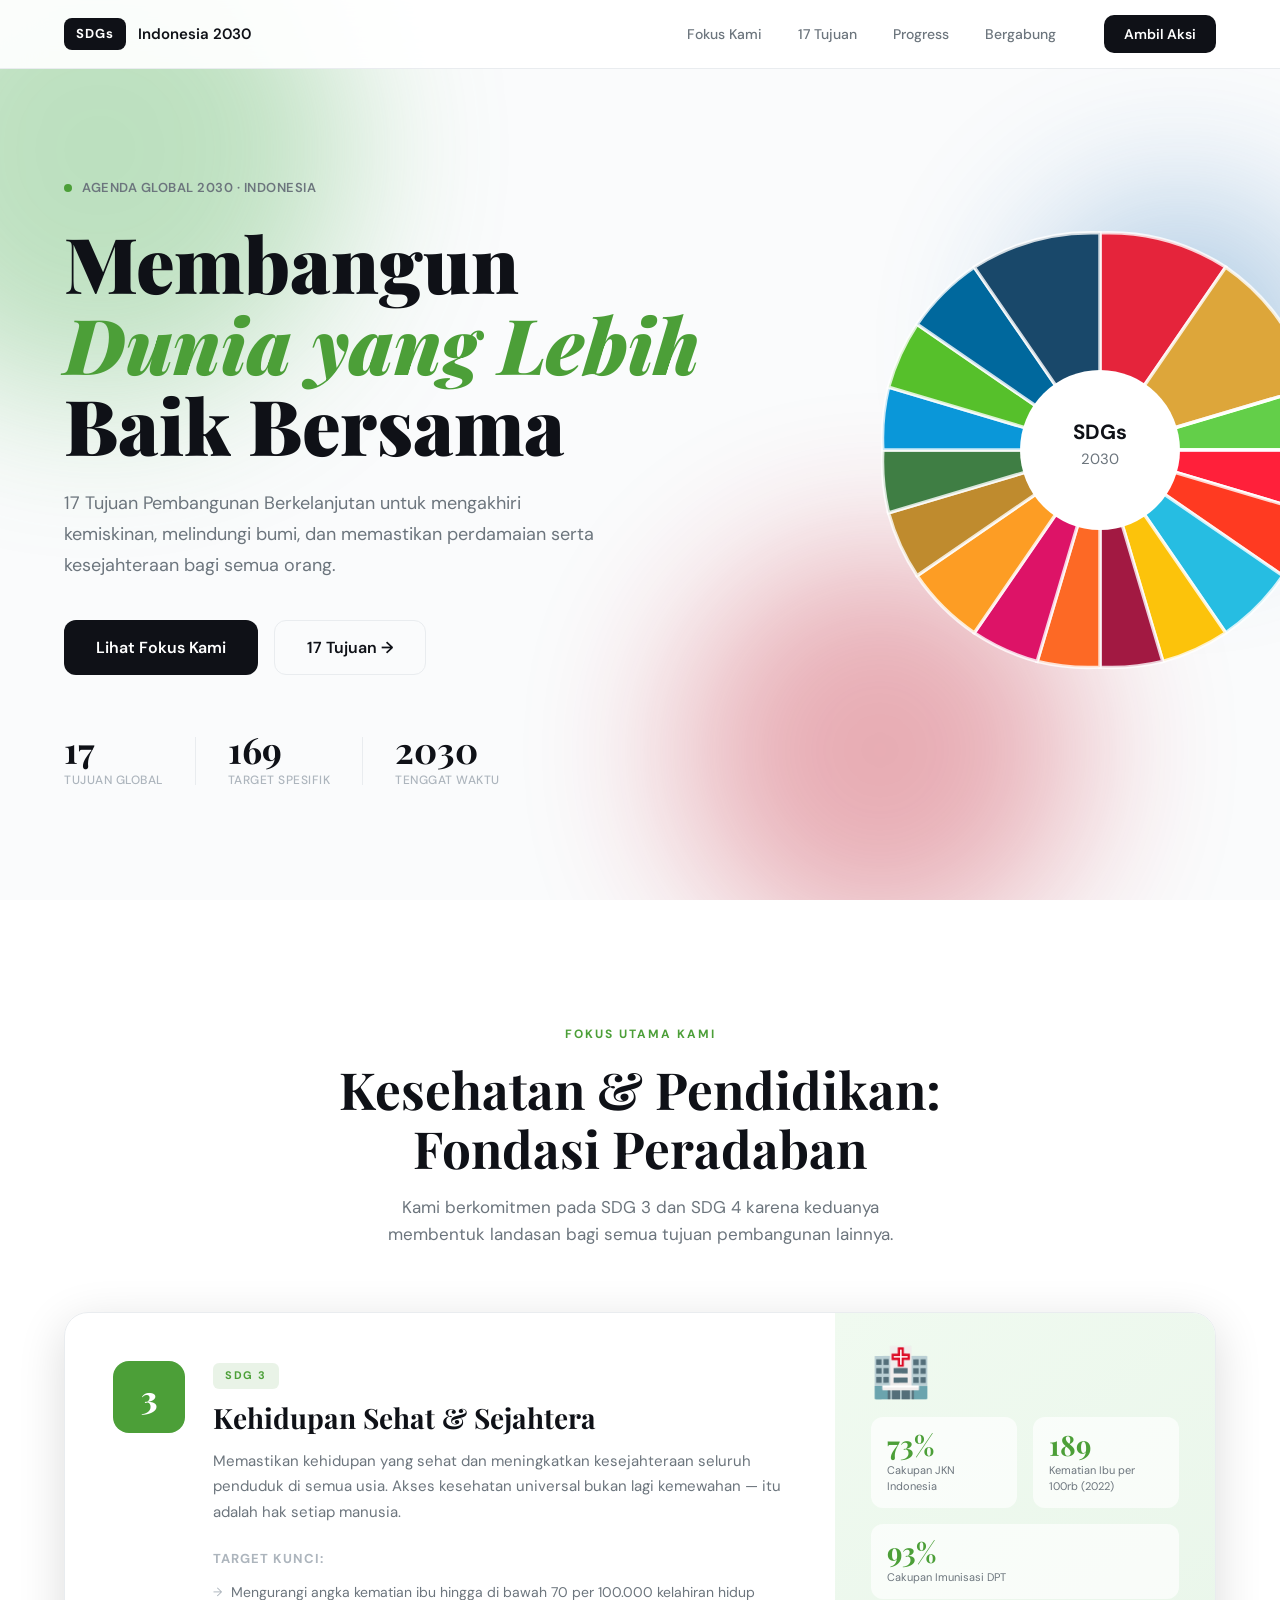
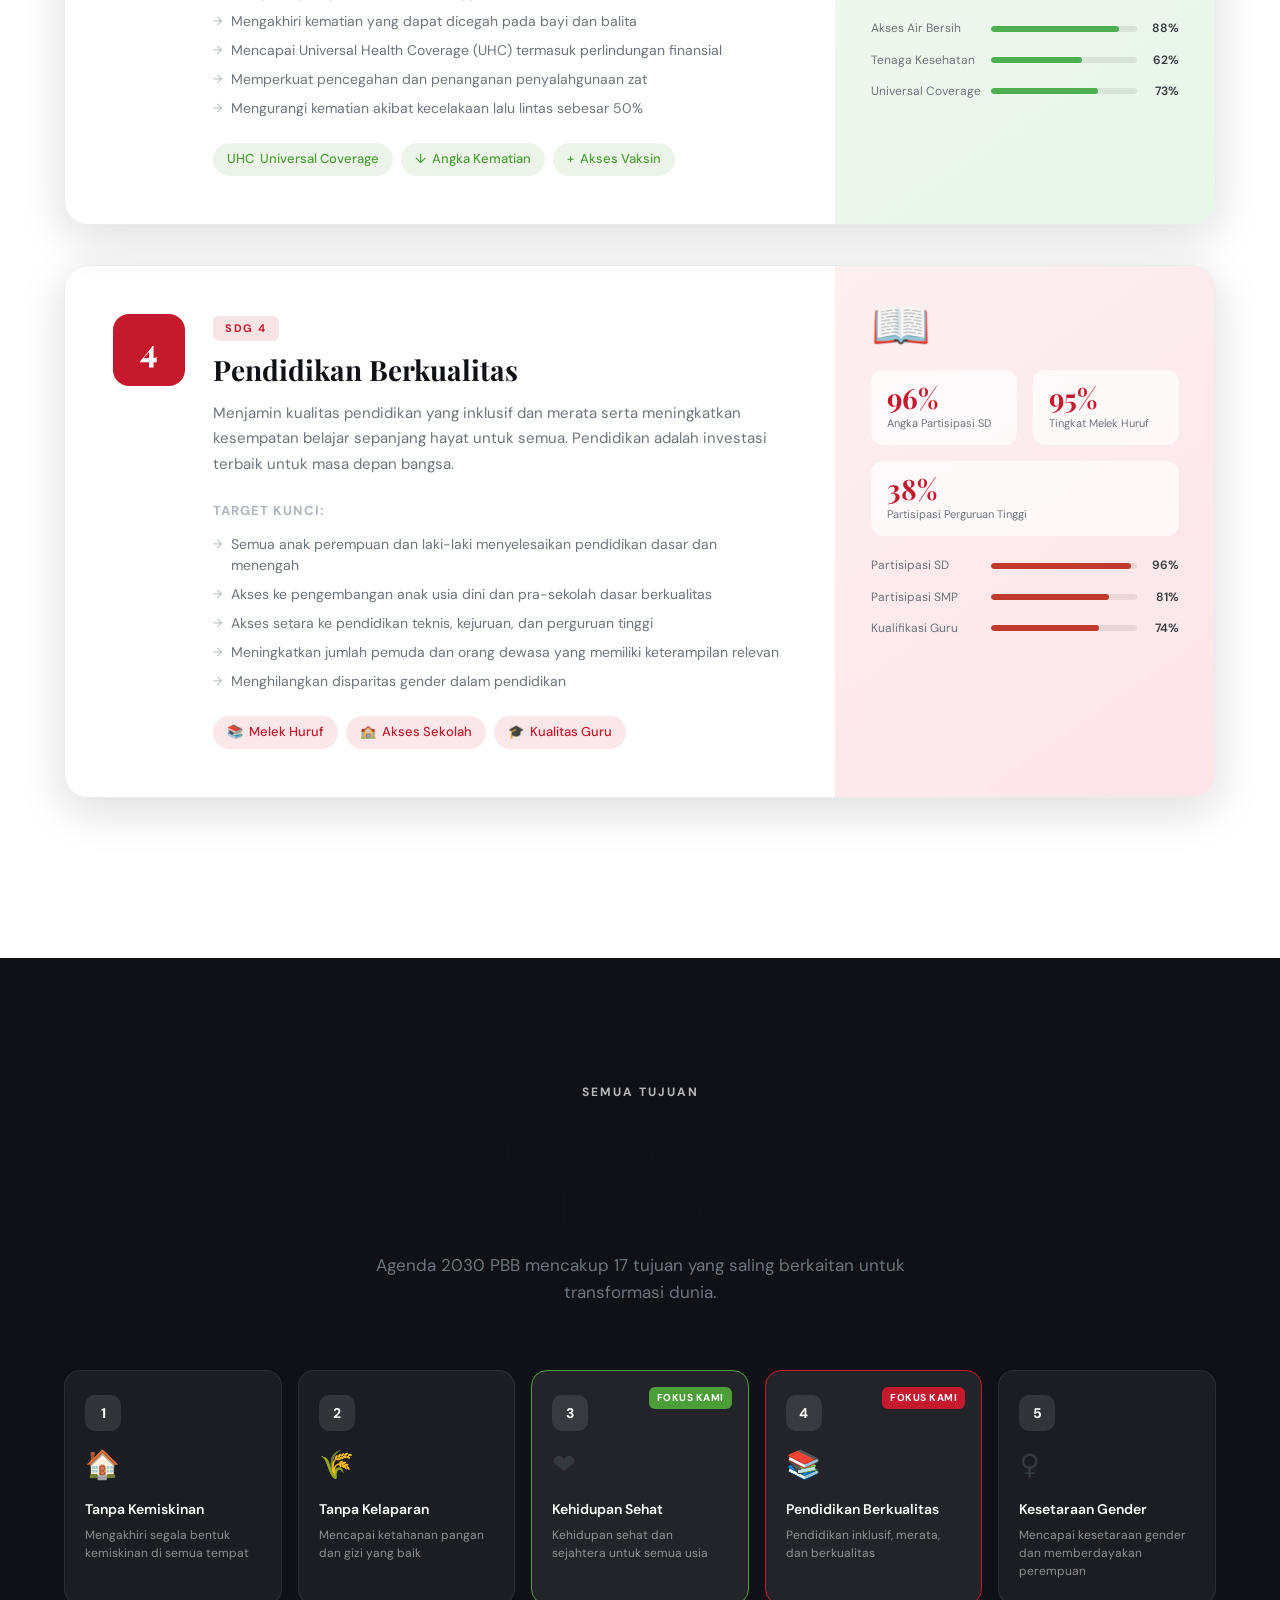
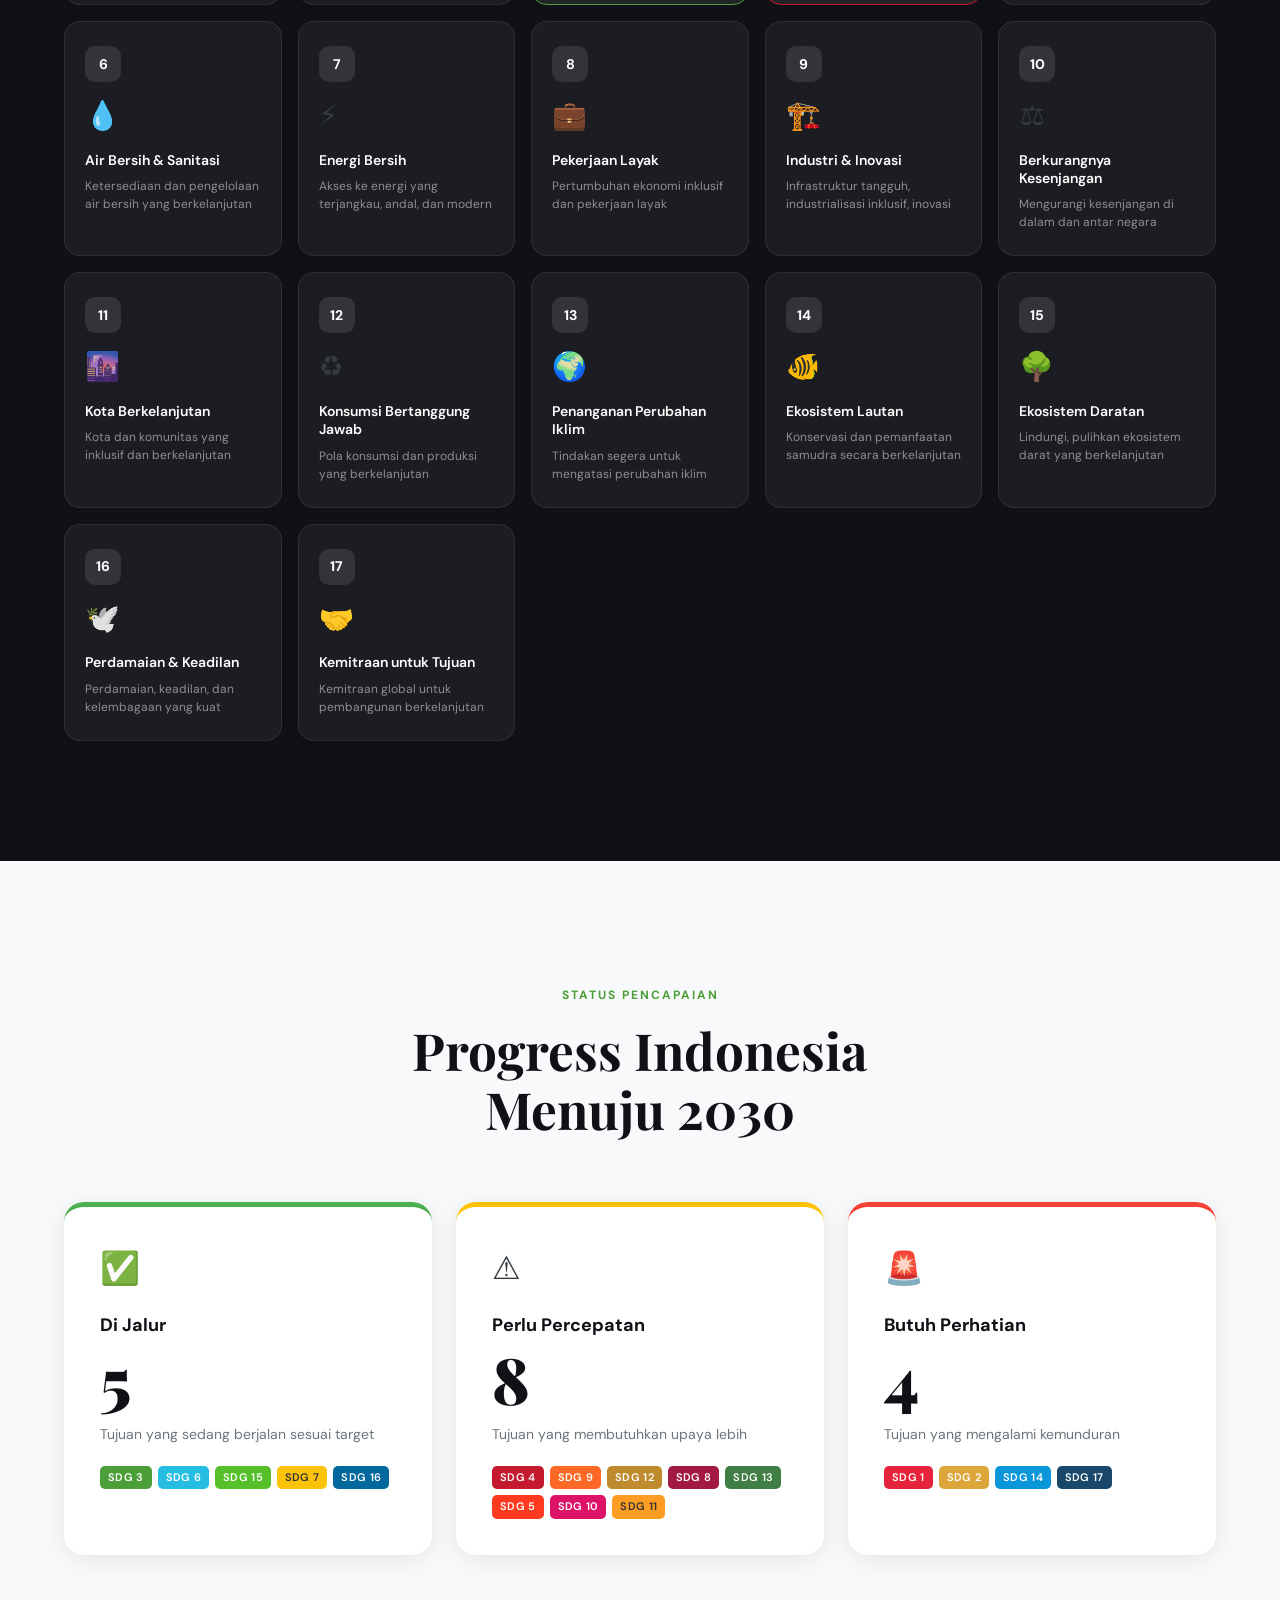
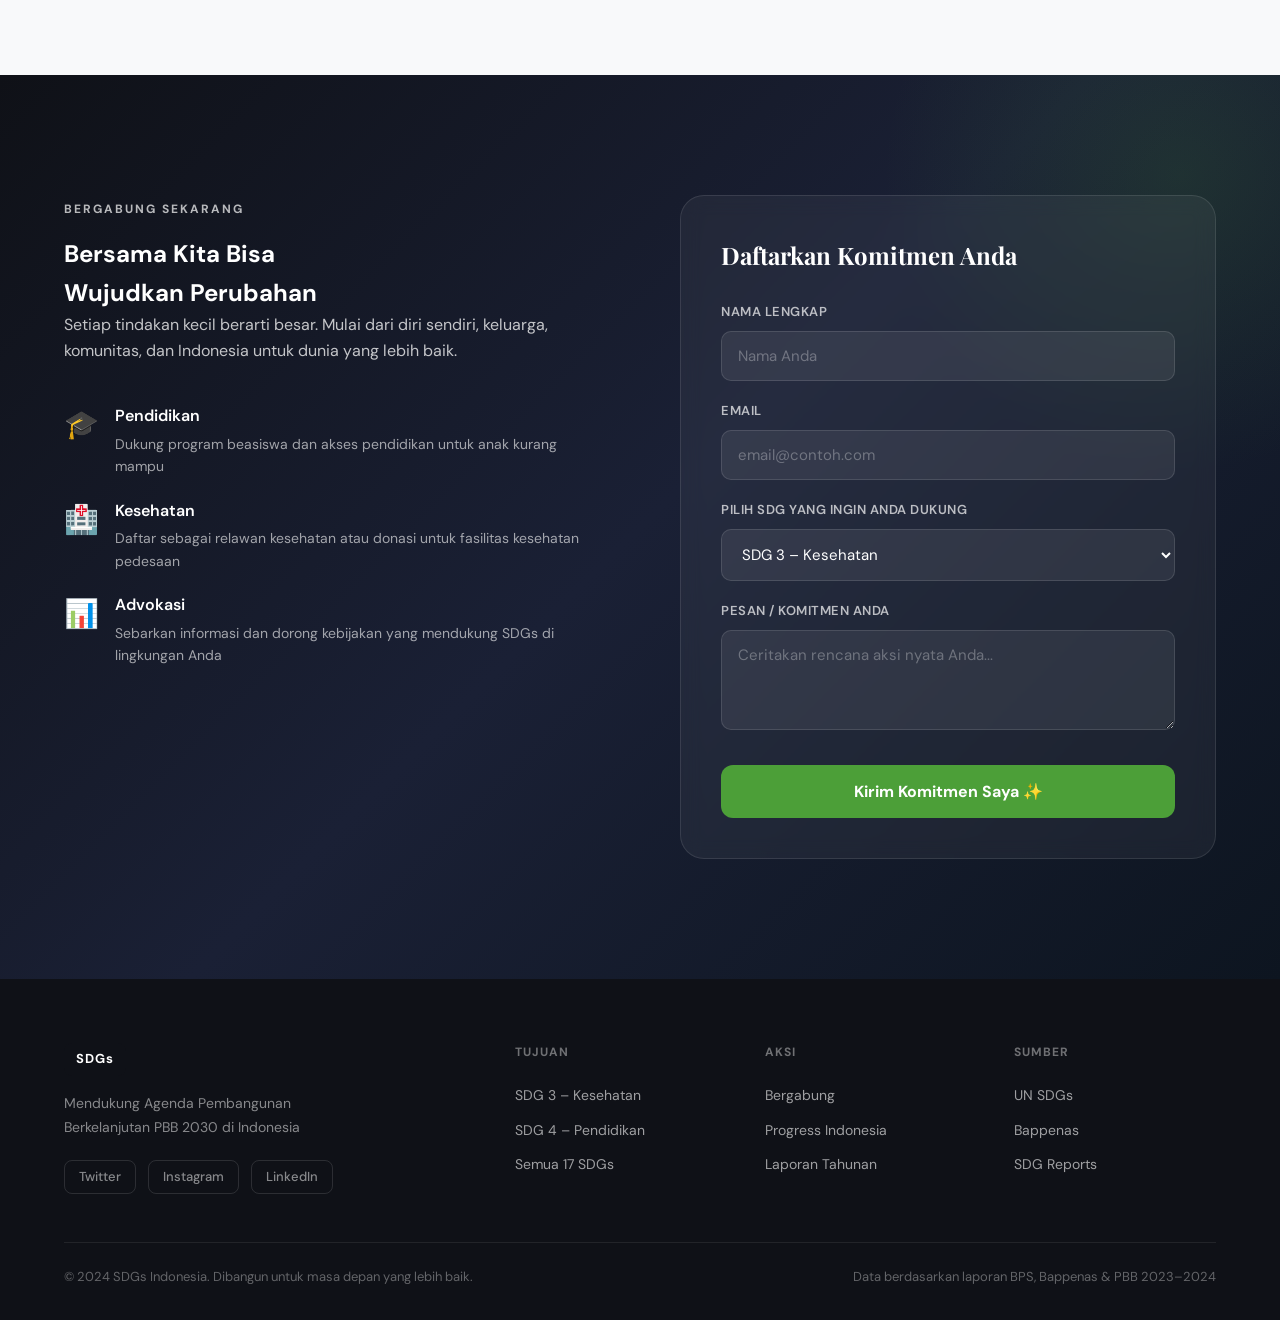
==== index.html @ 78e91974 "Add files via upload" ====
<!DOCTYPE html>
<html lang="id">
<head>
  <meta charset="UTF-8" />
  <meta name="viewport" content="width=device-width, initial-scale=1.0" />
  <title>SDGs — Tujuan Pembangunan Berkelanjutan</title>
  <link rel="preconnect" href="https://fonts.googleapis.com" />
  <link rel="preconnect" href="https://fonts.gstatic.com" crossorigin />
  <link href="https://fonts.googleapis.com/css2?family=Playfair+Display:wght@700;900&family=DM+Sans:wght@300;400;500;600&display=swap" rel="stylesheet" />
  <link rel="stylesheet" href="styles.css" />
</head>
<body>

  <!-- NAV -->
  <nav class="nav">
    <div class="nav-inner">
      <div class="nav-logo">
        <span class="logo-badge">SDGs</span>
        <span class="logo-text">Indonesia 2030</span>
      </div>
      <div class="nav-links">
        <a href="#fokus">Fokus Kami</a>
        <a href="#semua-sdgs">17 Tujuan</a>
        <a href="#progress">Progress</a>
        <a href="#aksi">Bergabung</a>
      </div>
      <button class="nav-cta" onclick="document.getElementById('aksi').scrollIntoView({behavior:'smooth'})">Ambil Aksi</button>
    </div>
  </nav>

  <!-- HERO -->
  <section class="hero">
    <div class="hero-bg">
      <div class="hero-orb orb1"></div>
      <div class="hero-orb orb2"></div>
      <div class="hero-orb orb3"></div>
    </div>
    <div class="hero-content">
      <div class="hero-eyebrow">
        <span class="dot dot-green"></span>
        Agenda Global 2030 · Indonesia
      </div>
      <h1 class="hero-title">Membangun<br /><em>Dunia yang Lebih</em><br />Baik Bersama</h1>
      <p class="hero-sub">17 Tujuan Pembangunan Berkelanjutan untuk mengakhiri kemiskinan, melindungi bumi, dan memastikan perdamaian serta kesejahteraan bagi semua orang.</p>
      <div class="hero-actions">
        <button class="btn-primary" onclick="document.getElementById('fokus').scrollIntoView({behavior:'smooth'})">Lihat Fokus Kami</button>
        <button class="btn-ghost" onclick="document.getElementById('semua-sdgs').scrollIntoView({behavior:'smooth'})">17 Tujuan →</button>
      </div>
      <div class="hero-stats">
        <div class="stat"><span class="stat-num">17</span><span class="stat-label">Tujuan Global</span></div>
        <div class="stat-divider"></div>
        <div class="stat"><span class="stat-num">169</span><span class="stat-label">Target Spesifik</span></div>
        <div class="stat-divider"></div>
        <div class="stat"><span class="stat-num">2030</span><span class="stat-label">Tenggat Waktu</span></div>
      </div>
    </div>
    <div class="hero-wheel">
      <div class="wheel-ring">
        <svg viewBox="0 0 420 420" xmlns="http://www.w3.org/2000/svg">
          <defs>
            <filter id="soft"><feGaussianBlur stdDeviation="1"/></filter>
          </defs>
          <!-- SDG wheel segments -->
          <g id="sdg-wheel">
            <path class="seg seg1" d="M210 210 L210 20 A190 190 0 0 1 320 50 Z" />
            <path class="seg seg2" d="M210 210 L320 50 A190 190 0 0 1 395 155 Z" />
            <path class="seg seg3" d="M210 210 L395 155 A190 190 0 0 1 400 210 Z" />
            <path class="seg seg4" d="M210 210 L400 210 A190 190 0 0 1 395 265 Z" />
            <path class="seg seg5" d="M210 210 L395 265 A190 190 0 0 1 370 320 Z" />
            <path class="seg seg6" d="M210 210 L370 320 A190 190 0 0 1 320 370 Z" />
            <path class="seg seg7" d="M210 210 L320 370 A190 190 0 0 1 265 395 Z" />
            <path class="seg seg8" d="M210 210 L265 395 A190 190 0 0 1 210 400 Z" />
            <path class="seg seg9" d="M210 210 L210 400 A190 190 0 0 1 155 395 Z" />
            <path class="seg seg10" d="M210 210 L155 395 A190 190 0 0 1 100 370 Z" />
            <path class="seg seg11" d="M210 210 L100 370 A190 190 0 0 1 50 320 Z" />
            <path class="seg seg12" d="M210 210 L50 320 A190 190 0 0 1 25 265 Z" />
            <path class="seg seg13" d="M210 210 L25 265 A190 190 0 0 1 20 210 Z" />
            <path class="seg seg14" d="M210 210 L20 210 A190 190 0 0 1 25 155 Z" />
            <path class="seg seg15" d="M210 210 L25 155 A190 190 0 0 1 50 100 Z" />
            <path class="seg seg16" d="M210 210 L50 100 A190 190 0 0 1 100 50 Z" />
            <path class="seg seg17" d="M210 210 L100 50 A190 190 0 0 1 210 20 Z" />
            <circle cx="210" cy="210" r="70" fill="white" />
            <text x="210" y="200" text-anchor="middle" class="wheel-center-num">SDGs</text>
            <text x="210" y="222" text-anchor="middle" class="wheel-center-sub">2030</text>
          </g>
        </svg>
      </div>
    </div>
  </section>

  <!-- FOKUS SECTION: SDG 3 & 4 -->
  <section class="fokus" id="fokus">
    <div class="container">
      <div class="section-header">
        <span class="section-eyebrow">Fokus Utama Kami</span>
        <h2>Kesehatan &amp; Pendidikan:<br />Fondasi Peradaban</h2>
        <p>Kami berkomitmen pada SDG 3 dan SDG 4 karena keduanya membentuk landasan bagi semua tujuan pembangunan lainnya.</p>
      </div>

      <!-- SDG 3 CARD -->
      <div class="focus-card sdg3-card" id="sdg3">
        <div class="focus-card-left">
          <div class="sdg-badge sdg3-badge">
            <span class="sdg-num">3</span>
          </div>
          <div class="focus-info">
            <span class="focus-tag green-tag">SDG 3</span>
            <h3>Kehidupan Sehat &amp; Sejahtera</h3>
            <p class="focus-desc">Memastikan kehidupan yang sehat dan meningkatkan kesejahteraan seluruh penduduk di semua usia. Akses kesehatan universal bukan lagi kemewahan — itu adalah hak setiap manusia.</p>
            <div class="focus-targets">
              <h4>Target Kunci:</h4>
              <ul>
                <li>Mengurangi angka kematian ibu hingga di bawah 70 per 100.000 kelahiran hidup</li>
                <li>Mengakhiri kematian yang dapat dicegah pada bayi dan balita</li>
                <li>Mencapai Universal Health Coverage (UHC) termasuk perlindungan finansial</li>
                <li>Memperkuat pencegahan dan penanganan penyalahgunaan zat</li>
                <li>Mengurangi kematian akibat kecelakaan lalu lintas sebesar 50%</li>
              </ul>
            </div>
            <div class="focus-metrics">
              <div class="metric-chip green-chip"><span>UHC</span>Universal Coverage</div>
              <div class="metric-chip green-chip"><span>↓</span>Angka Kematian</div>
              <div class="metric-chip green-chip"><span>+</span>Akses Vaksin</div>
            </div>
          </div>
        </div>
        <div class="focus-card-right">
          <div class="focus-visual sdg3-visual">
            <div class="vis-icon">🏥</div>
            <div class="vis-stat-grid">
              <div class="vis-stat">
                <div class="vis-num green-text">73%</div>
                <div class="vis-label">Cakupan JKN Indonesia</div>
              </div>
              <div class="vis-stat">
                <div class="vis-num green-text">189</div>
                <div class="vis-label">Kematian Ibu per 100rb (2022)</div>
              </div>
              <div class="vis-stat">
                <div class="vis-num green-text">93%</div>
                <div class="vis-label">Cakupan Imunisasi DPT</div>
              </div>
            </div>
            <div class="progress-bars">
              <div class="prog-item">
                <span class="prog-label">Akses Air Bersih</span>
                <div class="prog-track"><div class="prog-fill" style="width:88%; background:#4CAF50"></div></div>
                <span class="prog-pct">88%</span>
              </div>
              <div class="prog-item">
                <span class="prog-label">Tenaga Kesehatan</span>
                <div class="prog-track"><div class="prog-fill" style="width:62%; background:#4CAF50"></div></div>
                <span class="prog-pct">62%</span>
              </div>
              <div class="prog-item">
                <span class="prog-label">Universal Coverage</span>
                <div class="prog-track"><div class="prog-fill" style="width:73%; background:#4CAF50"></div></div>
                <span class="prog-pct">73%</span>
              </div>
            </div>
          </div>
        </div>
      </div>

      <!-- SDG 4 CARD -->
      <div class="focus-card sdg4-card" id="sdg4">
        <div class="focus-card-left">
          <div class="sdg-badge sdg4-badge">
            <span class="sdg-num">4</span>
          </div>
          <div class="focus-info">
            <span class="focus-tag red-tag">SDG 4</span>
            <h3>Pendidikan Berkualitas</h3>
            <p class="focus-desc">Menjamin kualitas pendidikan yang inklusif dan merata serta meningkatkan kesempatan belajar sepanjang hayat untuk semua. Pendidikan adalah investasi terbaik untuk masa depan bangsa.</p>
            <div class="focus-targets">
              <h4>Target Kunci:</h4>
              <ul>
                <li>Semua anak perempuan dan laki-laki menyelesaikan pendidikan dasar dan menengah</li>
                <li>Akses ke pengembangan anak usia dini dan pra-sekolah dasar berkualitas</li>
                <li>Akses setara ke pendidikan teknis, kejuruan, dan perguruan tinggi</li>
                <li>Meningkatkan jumlah pemuda dan orang dewasa yang memiliki keterampilan relevan</li>
                <li>Menghilangkan disparitas gender dalam pendidikan</li>
              </ul>
            </div>
            <div class="focus-metrics">
              <div class="metric-chip red-chip"><span>📚</span>Melek Huruf</div>
              <div class="metric-chip red-chip"><span>🏫</span>Akses Sekolah</div>
              <div class="metric-chip red-chip"><span>🎓</span>Kualitas Guru</div>
            </div>
          </div>
        </div>
        <div class="focus-card-right">
          <div class="focus-visual sdg4-visual">
            <div class="vis-icon">📖</div>
            <div class="vis-stat-grid">
              <div class="vis-stat">
                <div class="vis-num red-text">96%</div>
                <div class="vis-label">Angka Partisipasi SD</div>
              </div>
              <div class="vis-stat">
                <div class="vis-num red-text">95%</div>
                <div class="vis-label">Tingkat Melek Huruf</div>
              </div>
              <div class="vis-stat">
                <div class="vis-num red-text">38%</div>
                <div class="vis-label">Partisipasi Perguruan Tinggi</div>
              </div>
            </div>
            <div class="progress-bars">
              <div class="prog-item">
                <span class="prog-label">Partisipasi SD</span>
                <div class="prog-track"><div class="prog-fill" style="width:96%; background:#C0392B"></div></div>
                <span class="prog-pct">96%</span>
              </div>
              <div class="prog-item">
                <span class="prog-label">Partisipasi SMP</span>
                <div class="prog-track"><div class="prog-fill" style="width:81%; background:#C0392B"></div></div>
                <span class="prog-pct">81%</span>
              </div>
              <div class="prog-item">
                <span class="prog-label">Kualifikasi Guru</span>
                <div class="prog-track"><div class="prog-fill" style="width:74%; background:#C0392B"></div></div>
                <span class="prog-pct">74%</span>
              </div>
            </div>
          </div>
        </div>
      </div>

    </div>
  </section>

  <!-- ALL 17 SDGs -->
  <section class="all-sdgs" id="semua-sdgs">
    <div class="container">
      <div class="section-header light-header">
        <span class="section-eyebrow white-eyebrow">Semua Tujuan</span>
        <h2 class="white-title">17 Tujuan Pembangunan<br />Berkelanjutan</h2>
        <p class="white-sub">Agenda 2030 PBB mencakup 17 tujuan yang saling berkaitan untuk transformasi dunia.</p>
      </div>
      <div class="sdgs-grid">
        <!-- SDG 1 -->
        <div class="sdg-card" style="--accent:#E5243B">
          <div class="sdg-card-num">1</div>
          <div class="sdg-card-icon">🏠</div>
          <h4>Tanpa Kemiskinan</h4>
          <p>Mengakhiri segala bentuk kemiskinan di semua tempat</p>
        </div>
        <!-- SDG 2 -->
        <div class="sdg-card" style="--accent:#DDA63A">
          <div class="sdg-card-num">2</div>
          <div class="sdg-card-icon">🌾</div>
          <h4>Tanpa Kelaparan</h4>
          <p>Mencapai ketahanan pangan dan gizi yang baik</p>
        </div>
        <!-- SDG 3 FEATURED -->
        <div class="sdg-card sdg-featured" style="--accent:#4C9F38">
          <div class="sdg-card-num">3</div>
          <div class="sdg-card-icon">❤️</div>
          <h4>Kehidupan Sehat</h4>
          <p>Kehidupan sehat dan sejahtera untuk semua usia</p>
          <span class="featured-badge">Fokus Kami</span>
        </div>
        <!-- SDG 4 FEATURED -->
        <div class="sdg-card sdg-featured" style="--accent:#C5192D">
          <div class="sdg-card-num">4</div>
          <div class="sdg-card-icon">📚</div>
          <h4>Pendidikan Berkualitas</h4>
          <p>Pendidikan inklusif, merata, dan berkualitas</p>
          <span class="featured-badge">Fokus Kami</span>
        </div>
        <!-- SDG 5 -->
        <div class="sdg-card" style="--accent:#FF3A21">
          <div class="sdg-card-num">5</div>
          <div class="sdg-card-icon">♀️</div>
          <h4>Kesetaraan Gender</h4>
          <p>Mencapai kesetaraan gender dan memberdayakan perempuan</p>
        </div>
        <!-- SDG 6 -->
        <div class="sdg-card" style="--accent:#26BDE2">
          <div class="sdg-card-num">6</div>
          <div class="sdg-card-icon">💧</div>
          <h4>Air Bersih & Sanitasi</h4>
          <p>Ketersediaan dan pengelolaan air bersih yang berkelanjutan</p>
        </div>
        <!-- SDG 7 -->
        <div class="sdg-card" style="--accent:#FCC30B">
          <div class="sdg-card-num">7</div>
          <div class="sdg-card-icon">⚡</div>
          <h4>Energi Bersih</h4>
          <p>Akses ke energi yang terjangkau, andal, dan modern</p>
        </div>
        <!-- SDG 8 -->
        <div class="sdg-card" style="--accent:#A21942">
          <div class="sdg-card-num">8</div>
          <div class="sdg-card-icon">💼</div>
          <h4>Pekerjaan Layak</h4>
          <p>Pertumbuhan ekonomi inklusif dan pekerjaan layak</p>
        </div>
        <!-- SDG 9 -->
        <div class="sdg-card" style="--accent:#FD6925">
          <div class="sdg-card-num">9</div>
          <div class="sdg-card-icon">🏗️</div>
          <h4>Industri & Inovasi</h4>
          <p>Infrastruktur tangguh, industrialisasi inklusif, inovasi</p>
        </div>
        <!-- SDG 10 -->
        <div class="sdg-card" style="--accent:#DD1367">
          <div class="sdg-card-num">10</div>
          <div class="sdg-card-icon">⚖️</div>
          <h4>Berkurangnya Kesenjangan</h4>
          <p>Mengurangi kesenjangan di dalam dan antar negara</p>
        </div>
        <!-- SDG 11 -->
        <div class="sdg-card" style="--accent:#FD9D24">
          <div class="sdg-card-num">11</div>
          <div class="sdg-card-icon">🌆</div>
          <h4>Kota Berkelanjutan</h4>
          <p>Kota dan komunitas yang inklusif dan berkelanjutan</p>
        </div>
        <!-- SDG 12 -->
        <div class="sdg-card" style="--accent:#BF8B2E">
          <div class="sdg-card-num">12</div>
          <div class="sdg-card-icon">♻️</div>
          <h4>Konsumsi Bertanggung Jawab</h4>
          <p>Pola konsumsi dan produksi yang berkelanjutan</p>
        </div>
        <!-- SDG 13 -->
        <div class="sdg-card" style="--accent:#3F7E44">
          <div class="sdg-card-num">13</div>
          <div class="sdg-card-icon">🌍</div>
          <h4>Penanganan Perubahan Iklim</h4>
          <p>Tindakan segera untuk mengatasi perubahan iklim</p>
        </div>
        <!-- SDG 14 -->
        <div class="sdg-card" style="--accent:#0A97D9">
          <div class="sdg-card-num">14</div>
          <div class="sdg-card-icon">🐠</div>
          <h4>Ekosistem Lautan</h4>
          <p>Konservasi dan pemanfaatan samudra secara berkelanjutan</p>
        </div>
        <!-- SDG 15 -->
        <div class="sdg-card" style="--accent:#56C02B">
          <div class="sdg-card-num">15</div>
          <div class="sdg-card-icon">🌳</div>
          <h4>Ekosistem Daratan</h4>
          <p>Lindungi, pulihkan ekosistem darat yang berkelanjutan</p>
        </div>
        <!-- SDG 16 -->
        <div class="sdg-card" style="--accent:#00689D">
          <div class="sdg-card-num">16</div>
          <div class="sdg-card-icon">🕊️</div>
          <h4>Perdamaian & Keadilan</h4>
          <p>Perdamaian, keadilan, dan kelembagaan yang kuat</p>
        </div>
        <!-- SDG 17 -->
        <div class="sdg-card" style="--accent:#19486A">
          <div class="sdg-card-num">17</div>
          <div class="sdg-card-icon">🤝</div>
          <h4>Kemitraan untuk Tujuan</h4>
          <p>Kemitraan global untuk pembangunan berkelanjutan</p>
        </div>
      </div>
    </div>
  </section>

  <!-- PROGRESS SECTION -->
  <section class="progress-section" id="progress">
    <div class="container">
      <div class="section-header">
        <span class="section-eyebrow">Status Pencapaian</span>
        <h2>Progress Indonesia<br />Menuju 2030</h2>
      </div>
      <div class="progress-grid">
        <div class="progress-card green-card">
          <div class="pcard-icon">✅</div>
          <h4>Di Jalur</h4>
          <div class="pcard-num">5</div>
          <p>Tujuan yang sedang berjalan sesuai target</p>
          <div class="sdg-tags">
            <span class="stag" style="background:#4C9F38">SDG 3</span>
            <span class="stag" style="background:#26BDE2">SDG 6</span>
            <span class="stag" style="background:#56C02B">SDG 15</span>
            <span class="stag" style="background:#FCC30B; color:#333">SDG 7</span>
            <span class="stag" style="background:#00689D">SDG 16</span>
          </div>
        </div>
        <div class="progress-card yellow-card">
          <div class="pcard-icon">⚠️</div>
          <h4>Perlu Percepatan</h4>
          <div class="pcard-num">8</div>
          <p>Tujuan yang membutuhkan upaya lebih</p>
          <div class="sdg-tags">
            <span class="stag" style="background:#C5192D">SDG 4</span>
            <span class="stag" style="background:#FD6925">SDG 9</span>
            <span class="stag" style="background:#BF8B2E">SDG 12</span>
            <span class="stag" style="background:#A21942">SDG 8</span>
            <span class="stag" style="background:#3F7E44">SDG 13</span>
            <span class="stag" style="background:#FF3A21">SDG 5</span>
            <span class="stag" style="background:#DD1367">SDG 10</span>
            <span class="stag" style="background:#FD9D24; color:#333">SDG 11</span>
          </div>
        </div>
        <div class="progress-card red-card">
          <div class="pcard-icon">🚨</div>
          <h4>Butuh Perhatian</h4>
          <div class="pcard-num">4</div>
          <p>Tujuan yang mengalami kemunduran</p>
          <div class="sdg-tags">
            <span class="stag" style="background:#E5243B">SDG 1</span>
            <span class="stag" style="background:#DDA63A">SDG 2</span>
            <span class="stag" style="background:#0A97D9">SDG 14</span>
            <span class="stag" style="background:#19486A">SDG 17</span>
          </div>
        </div>
      </div>
    </div>
  </section>

  <!-- AKSI / CTA -->
  <section class="aksi-section" id="aksi">
    <div class="container">
      <div class="aksi-inner">
        <div class="aksi-text">
          <span class="section-eyebrow white-eyebrow">Bergabung Sekarang</span>
          <h2 class="white-title">Bersama Kita Bisa<br />Wujudkan Perubahan</h2>
          <p class="white-sub">Setiap tindakan kecil berarti besar. Mulai dari diri sendiri, keluarga, komunitas, dan Indonesia untuk dunia yang lebih baik.</p>
          <div class="aksi-options">
            <div class="aksi-opt">
              <div class="aksi-icon">🎓</div>
              <div>
                <strong>Pendidikan</strong>
                <p>Dukung program beasiswa dan akses pendidikan untuk anak kurang mampu</p>
              </div>
            </div>
            <div class="aksi-opt">
              <div class="aksi-icon">🏥</div>
              <div>
                <strong>Kesehatan</strong>
                <p>Daftar sebagai relawan kesehatan atau donasi untuk fasilitas kesehatan pedesaan</p>
              </div>
            </div>
            <div class="aksi-opt">
              <div class="aksi-icon">📊</div>
              <div>
                <strong>Advokasi</strong>
                <p>Sebarkan informasi dan dorong kebijakan yang mendukung SDGs di lingkungan Anda</p>
              </div>
            </div>
          </div>
        </div>
        <div class="aksi-form">
          <h3>Daftarkan Komitmen Anda</h3>
          <div class="form-group">
            <label>Nama Lengkap</label>
            <input type="text" placeholder="Nama Anda" />
          </div>
          <div class="form-group">
            <label>Email</label>
            <input type="email" placeholder="email@contoh.com" />
          </div>
          <div class="form-group">
            <label>Pilih SDG yang Ingin Anda Dukung</label>
            <select>
              <option>SDG 3 – Kesehatan</option>
              <option>SDG 4 – Pendidikan</option>
              <option>SDG 1 – Tanpa Kemiskinan</option>
              <option>SDG 5 – Kesetaraan Gender</option>
              <option>SDG 13 – Iklim</option>
              <option>Semua SDGs</option>
            </select>
          </div>
          <div class="form-group">
            <label>Pesan / Komitmen Anda</label>
            <textarea placeholder="Ceritakan rencana aksi nyata Anda..."></textarea>
          </div>
          <button class="btn-submit" onclick="handleSubmit()">Kirim Komitmen Saya ✨</button>
          <p id="form-success" class="form-success" style="display:none">✅ Terima kasih! Komitmen Anda telah tercatat. Bersama kita bisa!</p>
        </div>
      </div>
    </div>
  </section>

  <!-- FOOTER -->
  <footer class="footer">
    <div class="container">
      <div class="footer-inner">
        <div class="footer-brand">
          <span class="logo-badge">SDGs</span>
          <p>Mendukung Agenda Pembangunan Berkelanjutan PBB 2030 di Indonesia</p>
          <div class="footer-social">
            <a href="#" class="social-link">Twitter</a>
            <a href="#" class="social-link">Instagram</a>
            <a href="#" class="social-link">LinkedIn</a>
          </div>
        </div>
        <div class="footer-links">
          <h5>Tujuan</h5>
          <a href="#sdg3">SDG 3 – Kesehatan</a>
          <a href="#sdg4">SDG 4 – Pendidikan</a>
          <a href="#semua-sdgs">Semua 17 SDGs</a>
        </div>
        <div class="footer-links">
          <h5>Aksi</h5>
          <a href="#aksi">Bergabung</a>
          <a href="#progress">Progress Indonesia</a>
          <a href="#">Laporan Tahunan</a>
        </div>
        <div class="footer-links">
          <h5>Sumber</h5>
          <a href="https://sdgs.un.org" target="_blank">UN SDGs</a>
          <a href="https://bappenas.go.id" target="_blank">Bappenas</a>
          <a href="https://sustainabledevelopment.un.org" target="_blank">SDG Reports</a>
        </div>
      </div>
      <div class="footer-bottom">
        <p>© 2024 SDGs Indonesia. Dibangun untuk masa depan yang lebih baik.</p>
        <p>Data berdasarkan laporan BPS, Bappenas & PBB 2023–2024</p>
      </div>
    </div>
  </footer>

  <script src="script.js"></script>
</body>
</html>
---- styles.css ----
/* === RESET & BASE === */
*, *::before, *::after { box-sizing: border-box; margin: 0; padding: 0; }

:root {
  --green: #4C9F38;
  --red: #C5192D;
  --dark: #0f1117;
  --dark2: #1a1f2e;
  --white: #ffffff;
  --gray100: #f8f9fa;
  --gray200: #e9ecef;
  --gray400: #adb5bd;
  --gray600: #6c757d;
  --gray800: #343a40;
  --font-display: 'Playfair Display', Georgia, serif;
  --font-body: 'DM Sans', system-ui, sans-serif;
  --radius: 16px;
  --radius-sm: 8px;
  --shadow: 0 4px 24px rgba(0,0,0,0.08);
  --shadow-lg: 0 12px 48px rgba(0,0,0,0.14);
}

html { scroll-behavior: smooth; }

body {
  font-family: var(--font-body);
  font-size: 16px;
  line-height: 1.6;
  color: var(--gray800);
  background: var(--white);
  overflow-x: hidden;
}

.container {
  max-width: 1200px;
  margin: 0 auto;
  padding: 0 24px;
}

/* === NAVIGATION === */
.nav {
  position: fixed;
  top: 0; left: 0; right: 0;
  z-index: 100;
  background: rgba(255,255,255,0.92);
  backdrop-filter: blur(20px);
  border-bottom: 1px solid var(--gray200);
  transition: all 0.3s;
}

.nav-inner {
  max-width: 1200px;
  margin: 0 auto;
  padding: 0 24px;
  height: 68px;
  display: flex;
  align-items: center;
  gap: 32px;
}

.nav-logo {
  display: flex;
  align-items: center;
  gap: 12px;
  text-decoration: none;
  flex-shrink: 0;
}

.logo-badge {
  background: var(--dark);
  color: var(--white);
  font-family: var(--font-body);
  font-weight: 700;
  font-size: 13px;
  padding: 6px 12px;
  border-radius: 8px;
  letter-spacing: 1px;
}

.logo-text {
  font-weight: 600;
  color: var(--dark);
  font-size: 15px;
}

.nav-links {
  display: flex;
  gap: 4px;
  margin-left: auto;
}

.nav-links a {
  text-decoration: none;
  color: var(--gray600);
  font-size: 14px;
  font-weight: 500;
  padding: 8px 16px;
  border-radius: 8px;
  transition: all 0.2s;
}

.nav-links a:hover {
  color: var(--dark);
  background: var(--gray100);
}

.nav-cta {
  background: var(--dark);
  color: white;
  border: none;
  padding: 10px 20px;
  border-radius: 10px;
  font-size: 14px;
  font-weight: 600;
  cursor: pointer;
  font-family: var(--font-body);
  transition: all 0.2s;
  flex-shrink: 0;
}

.nav-cta:hover {
  background: #2a2a3a;
  transform: translateY(-1px);
}

/* === HERO === */
.hero {
  min-height: 100vh;
  display: flex;
  align-items: center;
  padding-top: 68px;
  position: relative;
  overflow: hidden;
  background: #fafbfc;
}

.hero-bg {
  position: absolute;
  inset: 0;
  pointer-events: none;
}

.hero-orb {
  position: absolute;
  border-radius: 50%;
  filter: blur(80px);
  opacity: 0.35;
}

.orb1 {
  width: 500px; height: 500px;
  background: #4CAF50;
  top: -100px; left: -150px;
  animation: float1 8s ease-in-out infinite;
}

.orb2 {
  width: 400px; height: 400px;
  background: #C5192D;
  bottom: -50px; right: 200px;
  animation: float2 10s ease-in-out infinite;
}

.orb3 {
  width: 300px; height: 300px;
  background: #1a6cb5;
  top: 200px; right: -50px;
  animation: float1 12s ease-in-out infinite reverse;
}

@keyframes float1 {
  0%, 100% { transform: translate(0, 0); }
  50% { transform: translate(30px, -30px); }
}

@keyframes float2 {
  0%, 100% { transform: translate(0, 0); }
  50% { transform: translate(-20px, 20px); }
}

.hero-content {
  position: relative;
  z-index: 2;
  max-width: 1200px;
  margin: 0 auto;
  padding: 80px 24px;
  flex: 1;
}

.hero-eyebrow {
  display: flex;
  align-items: center;
  gap: 10px;
  font-size: 13px;
  font-weight: 600;
  color: var(--gray600);
  letter-spacing: 0.5px;
  margin-bottom: 24px;
  text-transform: uppercase;
}

.dot {
  width: 8px; height: 8px;
  border-radius: 50%;
}

.dot-green { background: var(--green); animation: pulse 2s infinite; }

@keyframes pulse {
  0%, 100% { opacity: 1; transform: scale(1); }
  50% { opacity: 0.6; transform: scale(1.3); }
}

.hero-title {
  font-family: var(--font-display);
  font-size: clamp(48px, 6vw, 88px);
  font-weight: 900;
  line-height: 1.05;
  color: var(--dark);
  margin-bottom: 24px;
  max-width: 700px;
}

.hero-title em {
  font-style: italic;
  color: var(--green);
}

.hero-sub {
  font-size: 18px;
  color: var(--gray600);
  max-width: 540px;
  line-height: 1.7;
  margin-bottom: 40px;
}

.hero-actions {
  display: flex;
  gap: 16px;
  flex-wrap: wrap;
  margin-bottom: 56px;
}

.btn-primary {
  background: var(--dark);
  color: white;
  border: none;
  padding: 16px 32px;
  border-radius: 12px;
  font-size: 16px;
  font-weight: 600;
  cursor: pointer;
  font-family: var(--font-body);
  transition: all 0.25s;
}

.btn-primary:hover {
  background: #252535;
  transform: translateY(-2px);
  box-shadow: 0 8px 24px rgba(0,0,0,0.15);
}

.btn-ghost {
  background: transparent;
  color: var(--dark);
  border: 1.5px solid var(--gray200);
  padding: 16px 32px;
  border-radius: 12px;
  font-size: 16px;
  font-weight: 600;
  cursor: pointer;
  font-family: var(--font-body);
  transition: all 0.25s;
}

.btn-ghost:hover {
  border-color: var(--dark);
  background: var(--gray100);
}

.hero-stats {
  display: flex;
  align-items: center;
  gap: 32px;
  flex-wrap: wrap;
}

.stat {
  display: flex;
  flex-direction: column;
  gap: 4px;
}

.stat-num {
  font-family: var(--font-display);
  font-size: 36px;
  font-weight: 700;
  color: var(--dark);
  line-height: 1;
}

.stat-label {
  font-size: 12px;
  font-weight: 500;
  color: var(--gray400);
  text-transform: uppercase;
  letter-spacing: 0.5px;
}

.stat-divider {
  width: 1px;
  height: 48px;
  background: var(--gray200);
}

/* Hero Wheel */
.hero-wheel {
  position: absolute;
  right: -60px;
  top: 50%;
  transform: translateY(-50%);
  width: 480px;
  height: 480px;
  animation: spin-slow 40s linear infinite;
}

@keyframes spin-slow {
  from { transform: translateY(-50%) rotate(0deg); }
  to { transform: translateY(-50%) rotate(360deg); }
}

.wheel-ring svg {
  width: 100%; height: 100%;
}

.seg { stroke: rgba(255,255,255,0.8); stroke-width: 3; }
.seg1  { fill: #E5243B; }
.seg2  { fill: #DDA63A; }
.seg3  { fill: #4C9F38; opacity: 1; filter: brightness(1.3); }
.seg4  { fill: #C5192D; opacity: 1; filter: brightness(1.3); }
.seg5  { fill: #FF3A21; }
.seg6  { fill: #26BDE2; }
.seg7  { fill: #FCC30B; }
.seg8  { fill: #A21942; }
.seg9  { fill: #FD6925; }
.seg10 { fill: #DD1367; }
.seg11 { fill: #FD9D24; }
.seg12 { fill: #BF8B2E; }
.seg13 { fill: #3F7E44; }
.seg14 { fill: #0A97D9; }
.seg15 { fill: #56C02B; }
.seg16 { fill: #00689D; }
.seg17 { fill: #19486A; }

.wheel-center-num {
  font-family: var(--font-body);
  font-size: 18px;
  font-weight: 700;
  fill: var(--dark);
}

.wheel-center-sub {
  font-family: var(--font-body);
  font-size: 13px;
  fill: var(--gray600);
}

/* === SECTION SHARED === */
.section-header {
  text-align: center;
  margin-bottom: 64px;
}

.section-eyebrow {
  display: inline-block;
  font-size: 12px;
  font-weight: 700;
  letter-spacing: 2px;
  text-transform: uppercase;
  color: var(--green);
  margin-bottom: 16px;
}

.white-eyebrow { color: rgba(255,255,255,0.7); }

.section-header h2 {
  font-family: var(--font-display);
  font-size: clamp(32px, 4vw, 52px);
  font-weight: 700;
  color: var(--dark);
  line-height: 1.15;
  margin-bottom: 16px;
}

.white-title { color: white; }

.section-header p {
  font-size: 17px;
  color: var(--gray600);
  max-width: 560px;
  margin: 0 auto;
}

.white-sub { color: rgba(255,255,255,0.75); }

/* === FOKUS SECTION === */
.fokus {
  padding: 120px 0;
  background: white;
}

.focus-card {
  display: flex;
  gap: 0;
  border-radius: 24px;
  overflow: hidden;
  margin-bottom: 40px;
  box-shadow: var(--shadow-lg);
  border: 1px solid var(--gray200);
  transition: transform 0.3s, box-shadow 0.3s;
}

.focus-card:hover {
  transform: translateY(-4px);
  box-shadow: 0 20px 60px rgba(0,0,0,0.15);
}

.focus-card-left {
  flex: 1;
  padding: 48px;
  display: flex;
  gap: 28px;
}

.focus-card-right {
  width: 380px;
  flex-shrink: 0;
}

.sdg-badge {
  width: 72px;
  height: 72px;
  border-radius: 16px;
  display: flex;
  align-items: center;
  justify-content: center;
  flex-shrink: 0;
}

.sdg3-badge { background: var(--green); }
.sdg4-badge { background: var(--red); }

.sdg-num {
  font-family: var(--font-display);
  font-size: 32px;
  font-weight: 900;
  color: white;
  line-height: 1;
}

.focus-info { flex: 1; }

.focus-tag {
  display: inline-block;
  font-size: 11px;
  font-weight: 700;
  letter-spacing: 1.5px;
  text-transform: uppercase;
  padding: 4px 12px;
  border-radius: 6px;
  margin-bottom: 12px;
}

.green-tag { background: rgba(76,159,56,0.12); color: var(--green); }
.red-tag   { background: rgba(197,25,45,0.12); color: var(--red); }

.focus-info h3 {
  font-family: var(--font-display);
  font-size: 28px;
  font-weight: 700;
  color: var(--dark);
  margin-bottom: 14px;
  line-height: 1.2;
}

.focus-desc {
  color: var(--gray600);
  font-size: 15px;
  line-height: 1.7;
  margin-bottom: 24px;
}

.focus-targets h4 {
  font-size: 13px;
  font-weight: 700;
  text-transform: uppercase;
  letter-spacing: 1px;
  color: var(--gray400);
  margin-bottom: 12px;
}

.focus-targets ul {
  list-style: none;
  display: flex;
  flex-direction: column;
  gap: 8px;
  margin-bottom: 24px;
}

.focus-targets ul li {
  padding-left: 18px;
  position: relative;
  font-size: 14px;
  color: var(--gray600);
  line-height: 1.5;
}

.focus-targets ul li::before {
  content: '→';
  position: absolute;
  left: 0;
  color: var(--gray400);
  font-size: 12px;
  top: 1px;
}

.focus-metrics {
  display: flex;
  gap: 8px;
  flex-wrap: wrap;
}

.metric-chip {
  display: flex;
  align-items: center;
  gap: 6px;
  padding: 6px 14px;
  border-radius: 20px;
  font-size: 13px;
  font-weight: 500;
}

.green-chip { background: rgba(76,159,56,0.1); color: var(--green); }
.red-chip   { background: rgba(197,25,45,0.1); color: var(--red); }

/* Focus Visual Right */
.focus-visual {
  height: 100%;
  padding: 36px;
  display: flex;
  flex-direction: column;
  gap: 20px;
}

.sdg3-visual { background: linear-gradient(145deg, #f0faf0, #e8f5e9); }
.sdg4-visual { background: linear-gradient(145deg, #fdf0f1, #fce4e7); }

.vis-icon {
  font-size: 48px;
  line-height: 1;
}

.vis-stat-grid {
  display: grid;
  grid-template-columns: 1fr 1fr;
  gap: 16px;
}

.vis-stat {
  background: rgba(255,255,255,0.7);
  padding: 14px 16px;
  border-radius: 12px;
}

.vis-stat:last-child {
  grid-column: span 2;
}

.vis-num {
  font-family: var(--font-display);
  font-size: 28px;
  font-weight: 700;
  line-height: 1;
  margin-bottom: 4px;
}

.green-text { color: var(--green); }
.red-text   { color: var(--red); }

.vis-label {
  font-size: 11px;
  color: var(--gray600);
  line-height: 1.4;
}

.progress-bars {
  display: flex;
  flex-direction: column;
  gap: 12px;
}

.prog-item {
  display: flex;
  align-items: center;
  gap: 10px;
}

.prog-label {
  font-size: 12px;
  color: var(--gray600);
  width: 110px;
  flex-shrink: 0;
}

.prog-track {
  flex: 1;
  height: 6px;
  background: rgba(0,0,0,0.08);
  border-radius: 3px;
  overflow: hidden;
}

.prog-fill {
  height: 100%;
  border-radius: 3px;
  transition: width 1s ease;
}

.prog-pct {
  font-size: 12px;
  font-weight: 600;
  color: var(--gray800);
  width: 32px;
  text-align: right;
  flex-shrink: 0;
}

/* === ALL 17 SDGs === */
.all-sdgs {
  padding: 120px 0;
  background: var(--dark);
}

.sdgs-grid {
  display: grid;
  grid-template-columns: repeat(auto-fill, minmax(200px, 1fr));
  gap: 16px;
}

.sdg-card {
  background: rgba(255,255,255,0.05);
  border: 1px solid rgba(255,255,255,0.08);
  border-radius: var(--radius);
  padding: 24px 20px;
  transition: all 0.25s;
  position: relative;
  cursor: pointer;
}

.sdg-card:hover {
  background: rgba(255,255,255,0.09);
  border-color: var(--accent, rgba(255,255,255,0.2));
  transform: translateY(-3px);
  box-shadow: 0 8px 32px rgba(0,0,0,0.3);
}

.sdg-card:hover .sdg-card-num {
  background: var(--accent, rgba(255,255,255,0.2));
}

.sdg-featured {
  border-color: var(--accent);
  background: rgba(255,255,255,0.08);
}

.sdg-card-num {
  display: inline-flex;
  align-items: center;
  justify-content: center;
  width: 36px;
  height: 36px;
  border-radius: 10px;
  background: rgba(255,255,255,0.1);
  font-size: 14px;
  font-weight: 700;
  color: white;
  margin-bottom: 12px;
  transition: background 0.25s;
}

.sdg-card-icon {
  font-size: 28px;
  margin-bottom: 12px;
  display: block;
}

.sdg-card h4 {
  font-size: 14px;
  font-weight: 600;
  color: white;
  margin-bottom: 8px;
  line-height: 1.3;
}

.sdg-card p {
  font-size: 12px;
  color: rgba(255,255,255,0.5);
  line-height: 1.5;
}

.featured-badge {
  position: absolute;
  top: 16px;
  right: 16px;
  background: var(--accent);
  color: white;
  font-size: 10px;
  font-weight: 700;
  text-transform: uppercase;
  letter-spacing: 0.5px;
  padding: 3px 8px;
  border-radius: 6px;
}

/* === PROGRESS SECTION === */
.progress-section {
  padding: 120px 0;
  background: var(--gray100);
}

.progress-grid {
  display: grid;
  grid-template-columns: repeat(3, 1fr);
  gap: 24px;
}

.progress-card {
  background: white;
  border-radius: 20px;
  padding: 36px;
  box-shadow: var(--shadow);
  border-top: 5px solid transparent;
  transition: transform 0.2s;
}

.progress-card:hover { transform: translateY(-4px); }

.green-card { border-top-color: #4CAF50; }
.yellow-card { border-top-color: #FFC107; }
.red-card   { border-top-color: #F44336; }

.pcard-icon {
  font-size: 32px;
  margin-bottom: 16px;
}

.progress-card h4 {
  font-size: 18px;
  font-weight: 700;
  color: var(--dark);
  margin-bottom: 8px;
}

.pcard-num {
  font-family: var(--font-display);
  font-size: 64px;
  font-weight: 900;
  line-height: 1;
  margin-bottom: 12px;
  color: var(--dark);
}

.progress-card p {
  font-size: 14px;
  color: var(--gray600);
  margin-bottom: 20px;
}

.sdg-tags {
  display: flex;
  flex-wrap: wrap;
  gap: 6px;
}

.stag {
  color: white;
  font-size: 11px;
  font-weight: 600;
  padding: 3px 8px;
  border-radius: 5px;
  letter-spacing: 0.3px;
}

/* === AKSI SECTION === */
.aksi-section {
  padding: 120px 0;
  background: linear-gradient(135deg, #0f1117 0%, #1a2035 50%, #0d1520 100%);
  position: relative;
  overflow: hidden;
}

.aksi-section::before {
  content: '';
  position: absolute;
  top: -200px; right: -200px;
  width: 600px; height: 600px;
  background: radial-gradient(circle, rgba(76,159,56,0.15) 0%, transparent 70%);
  pointer-events: none;
}

.aksi-inner {
  display: grid;
  grid-template-columns: 1fr 1fr;
  gap: 80px;
  align-items: start;
}

.aksi-options {
  display: flex;
  flex-direction: column;
  gap: 20px;
  margin-top: 40px;
}

.aksi-opt {
  display: flex;
  gap: 16px;
  align-items: flex-start;
}

.aksi-icon {
  font-size: 28px;
  flex-shrink: 0;
}

.aksi-opt strong {
  display: block;
  color: white;
  font-size: 16px;
  font-weight: 600;
  margin-bottom: 4px;
}

.aksi-opt p {
  font-size: 14px;
  color: rgba(255,255,255,0.6);
  line-height: 1.6;
  margin: 0;
}

/* Form */
.aksi-form {
  background: rgba(255,255,255,0.05);
  backdrop-filter: blur(10px);
  border: 1px solid rgba(255,255,255,0.1);
  border-radius: 24px;
  padding: 40px;
}

.aksi-form h3 {
  font-family: var(--font-display);
  font-size: 24px;
  font-weight: 700;
  color: white;
  margin-bottom: 28px;
}

.form-group {
  margin-bottom: 20px;
}

.form-group label {
  display: block;
  font-size: 13px;
  font-weight: 600;
  color: rgba(255,255,255,0.7);
  margin-bottom: 8px;
  text-transform: uppercase;
  letter-spacing: 0.5px;
}

.form-group input,
.form-group select,
.form-group textarea {
  width: 100%;
  background: rgba(255,255,255,0.07);
  border: 1px solid rgba(255,255,255,0.12);
  border-radius: 10px;
  padding: 14px 16px;
  font-size: 15px;
  color: white;
  font-family: var(--font-body);
  transition: all 0.2s;
  outline: none;
}

.form-group input::placeholder,
.form-group textarea::placeholder {
  color: rgba(255,255,255,0.3);
}

.form-group select option {
  background: #1a2035;
  color: white;
}

.form-group input:focus,
.form-group select:focus,
.form-group textarea:focus {
  border-color: var(--green);
  background: rgba(255,255,255,0.1);
}

.form-group textarea {
  height: 100px;
  resize: vertical;
}

.btn-submit {
  width: 100%;
  background: var(--green);
  color: white;
  border: none;
  padding: 16px 32px;
  border-radius: 12px;
  font-size: 16px;
  font-weight: 700;
  cursor: pointer;
  font-family: var(--font-body);
  transition: all 0.25s;
  margin-top: 8px;
}

.btn-submit:hover {
  background: #3d8a2c;
  transform: translateY(-2px);
  box-shadow: 0 8px 24px rgba(76,159,56,0.4);
}

.form-success {
  text-align: center;
  color: #7CFC00;
  font-size: 14px;
  margin-top: 12px;
  font-weight: 600;
}

/* === FOOTER === */
.footer {
  background: var(--dark);
  padding: 64px 0 32px;
}

.footer-inner {
  display: grid;
  grid-template-columns: 2fr 1fr 1fr 1fr;
  gap: 48px;
  margin-bottom: 48px;
}

.footer-brand .logo-badge {
  display: inline-block;
  margin-bottom: 16px;
}

.footer-brand p {
  font-size: 14px;
  color: rgba(255,255,255,0.5);
  line-height: 1.7;
  margin-bottom: 20px;
  max-width: 280px;
}

.footer-social {
  display: flex;
  gap: 12px;
}

.social-link {
  text-decoration: none;
  color: rgba(255,255,255,0.5);
  font-size: 13px;
  font-weight: 500;
  padding: 6px 14px;
  border: 1px solid rgba(255,255,255,0.12);
  border-radius: 8px;
  transition: all 0.2s;
}

.social-link:hover {
  color: white;
  border-color: rgba(255,255,255,0.3);
}

.footer-links h5 {
  font-size: 12px;
  font-weight: 700;
  text-transform: uppercase;
  letter-spacing: 1px;
  color: rgba(255,255,255,0.4);
  margin-bottom: 16px;
}

.footer-links {
  display: flex;
  flex-direction: column;
  gap: 0;
}

.footer-links a {
  text-decoration: none;
  color: rgba(255,255,255,0.6);
  font-size: 14px;
  padding: 6px 0;
  transition: color 0.2s;
}

.footer-links a:hover { color: white; }

.footer-bottom {
  border-top: 1px solid rgba(255,255,255,0.08);
  padding-top: 24px;
  display: flex;
  justify-content: space-between;
  align-items: center;
  flex-wrap: wrap;
  gap: 8px;
}

.footer-bottom p {
  font-size: 13px;
  color: rgba(255,255,255,0.35);
}

/* === RESPONSIVE === */
@media (max-width: 1024px) {
  .hero-wheel { display: none; }
  .focus-card { flex-direction: column; }
  .focus-card-right { width: 100%; }
  .focus-visual { min-height: 280px; }
  .aksi-inner { grid-template-columns: 1fr; gap: 48px; }
  .footer-inner { grid-template-columns: 1fr 1fr; }
  .progress-grid { grid-template-columns: 1fr; }
}

@media (max-width: 768px) {
  .nav-links { display: none; }
  .focus-card-left { padding: 32px 24px; flex-direction: column; }
  .sdgs-grid { grid-template-columns: repeat(2, 1fr); }
  .hero-title { font-size: 42px; }
  .footer-inner { grid-template-columns: 1fr; gap: 32px; }
  .footer-bottom { flex-direction: column; text-align: center; }
  .hero-stats { gap: 20px; }
  .stat-divider { display: none; }
}

@media (max-width: 480px) {
  .sdgs-grid { grid-template-columns: repeat(2, 1fr); gap: 10px; }
  .sdg-card { padding: 16px 14px; }
}

/* === ANIMATIONS === */
@keyframes fadeUp {
  from { opacity: 0; transform: translateY(32px); }
  to   { opacity: 1; transform: translateY(0); }
}

.fade-in {
  opacity: 0;
  animation: fadeUp 0.7s ease forwards;
}

.delay-1 { animation-delay: 0.15s; }
.delay-2 { animation-delay: 0.3s; }
.delay-3 { animation-delay: 0.45s; }
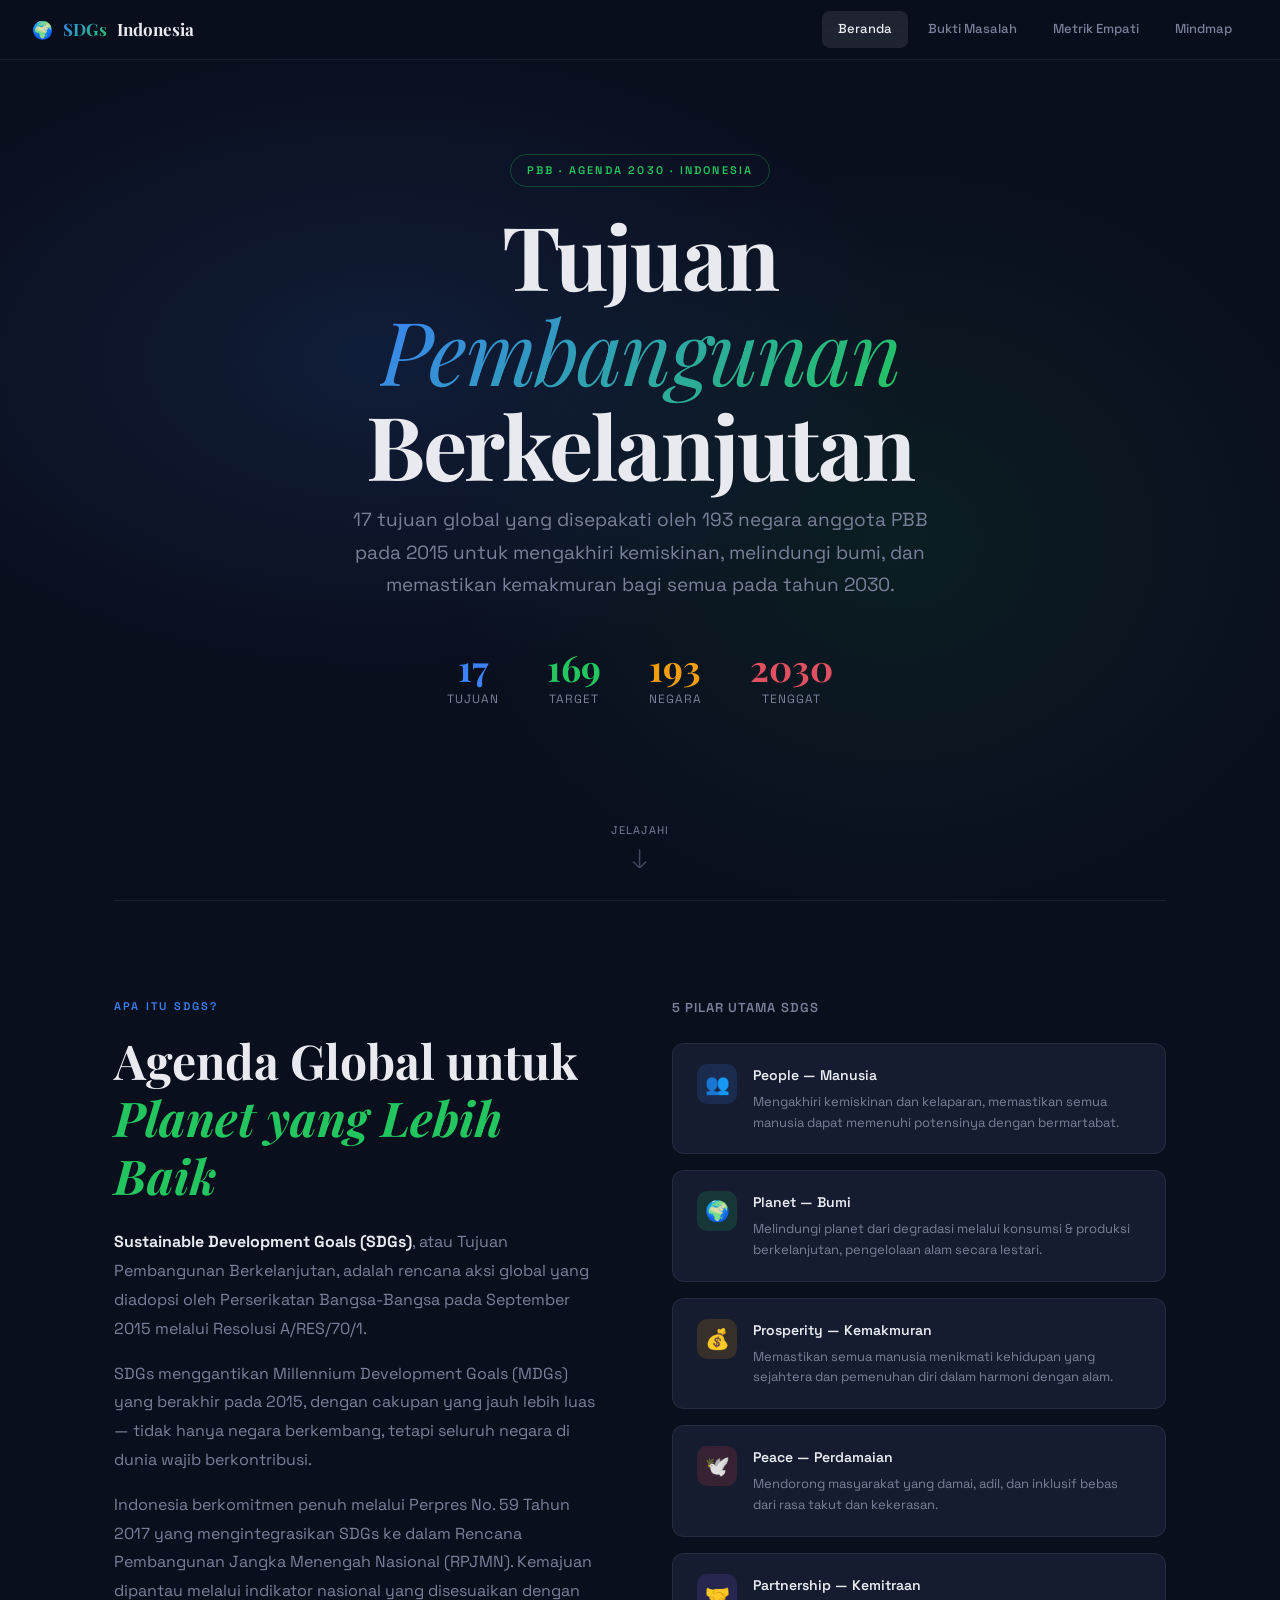
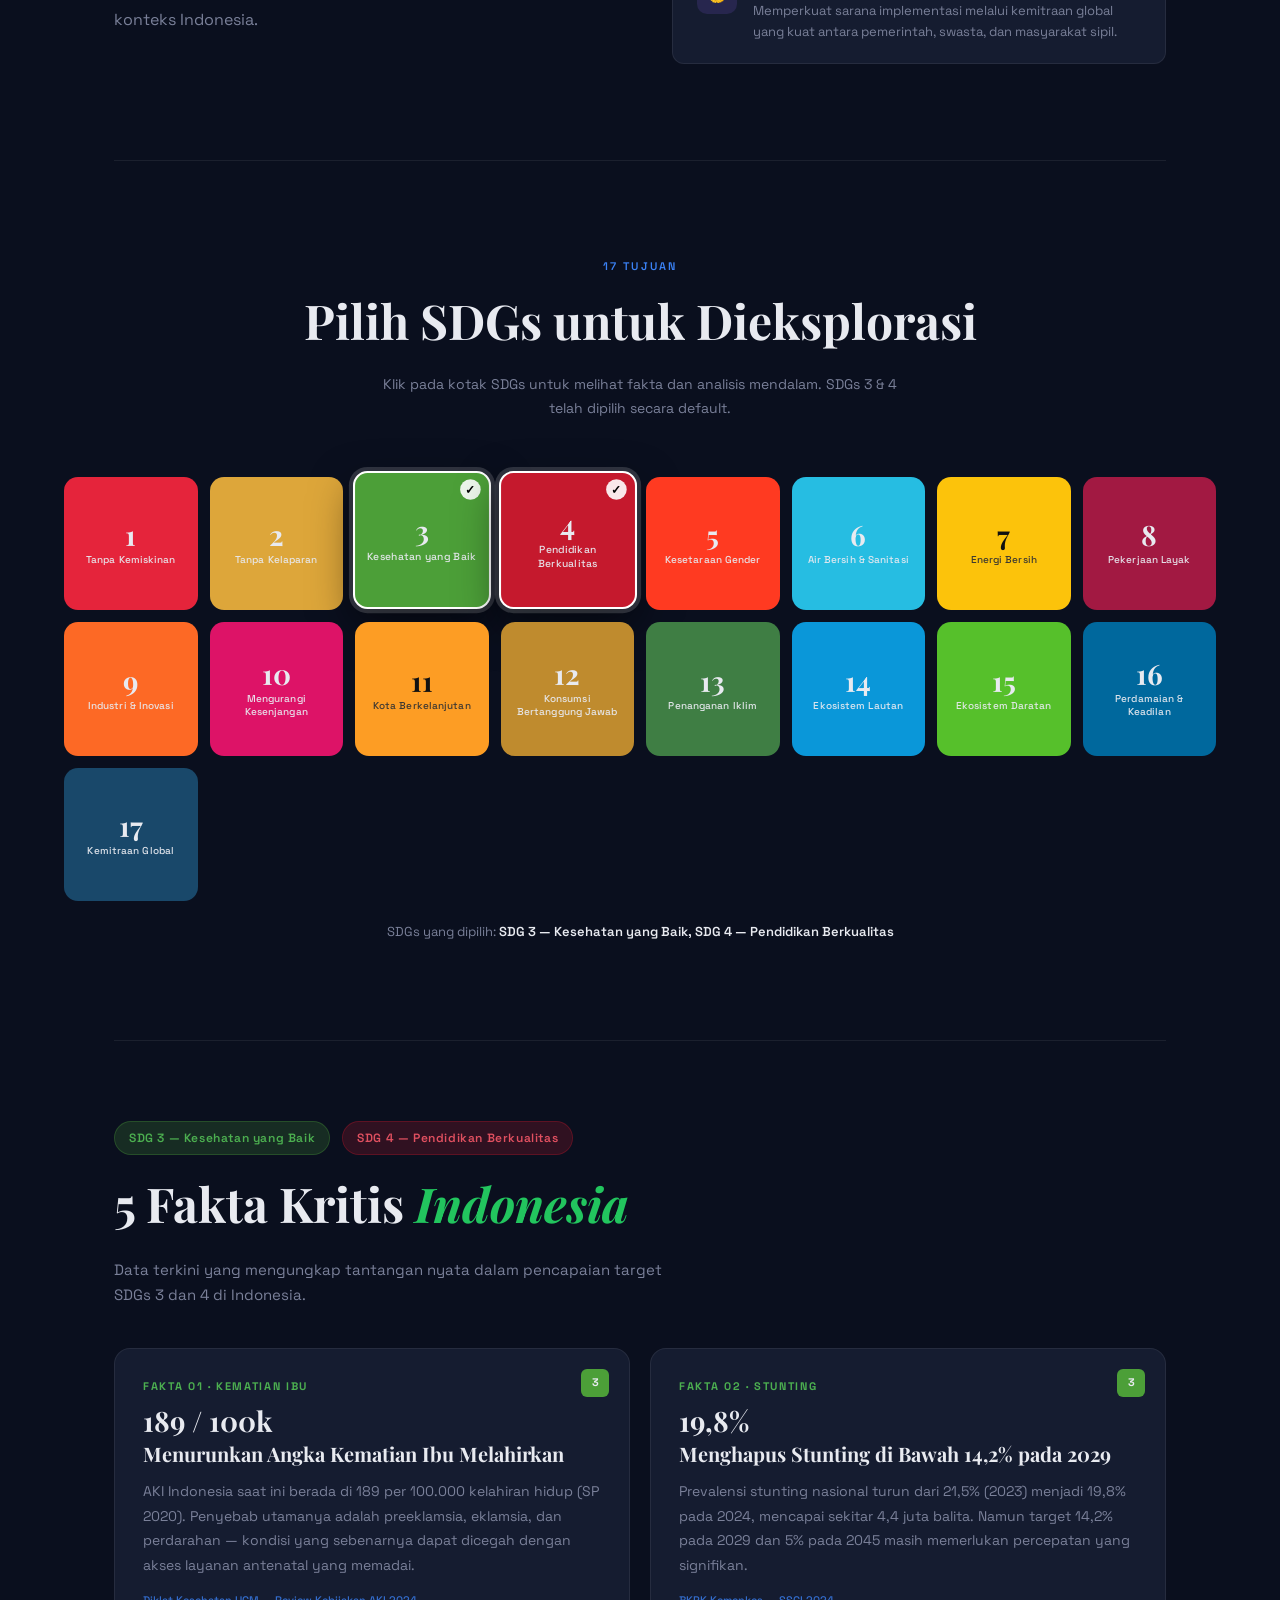
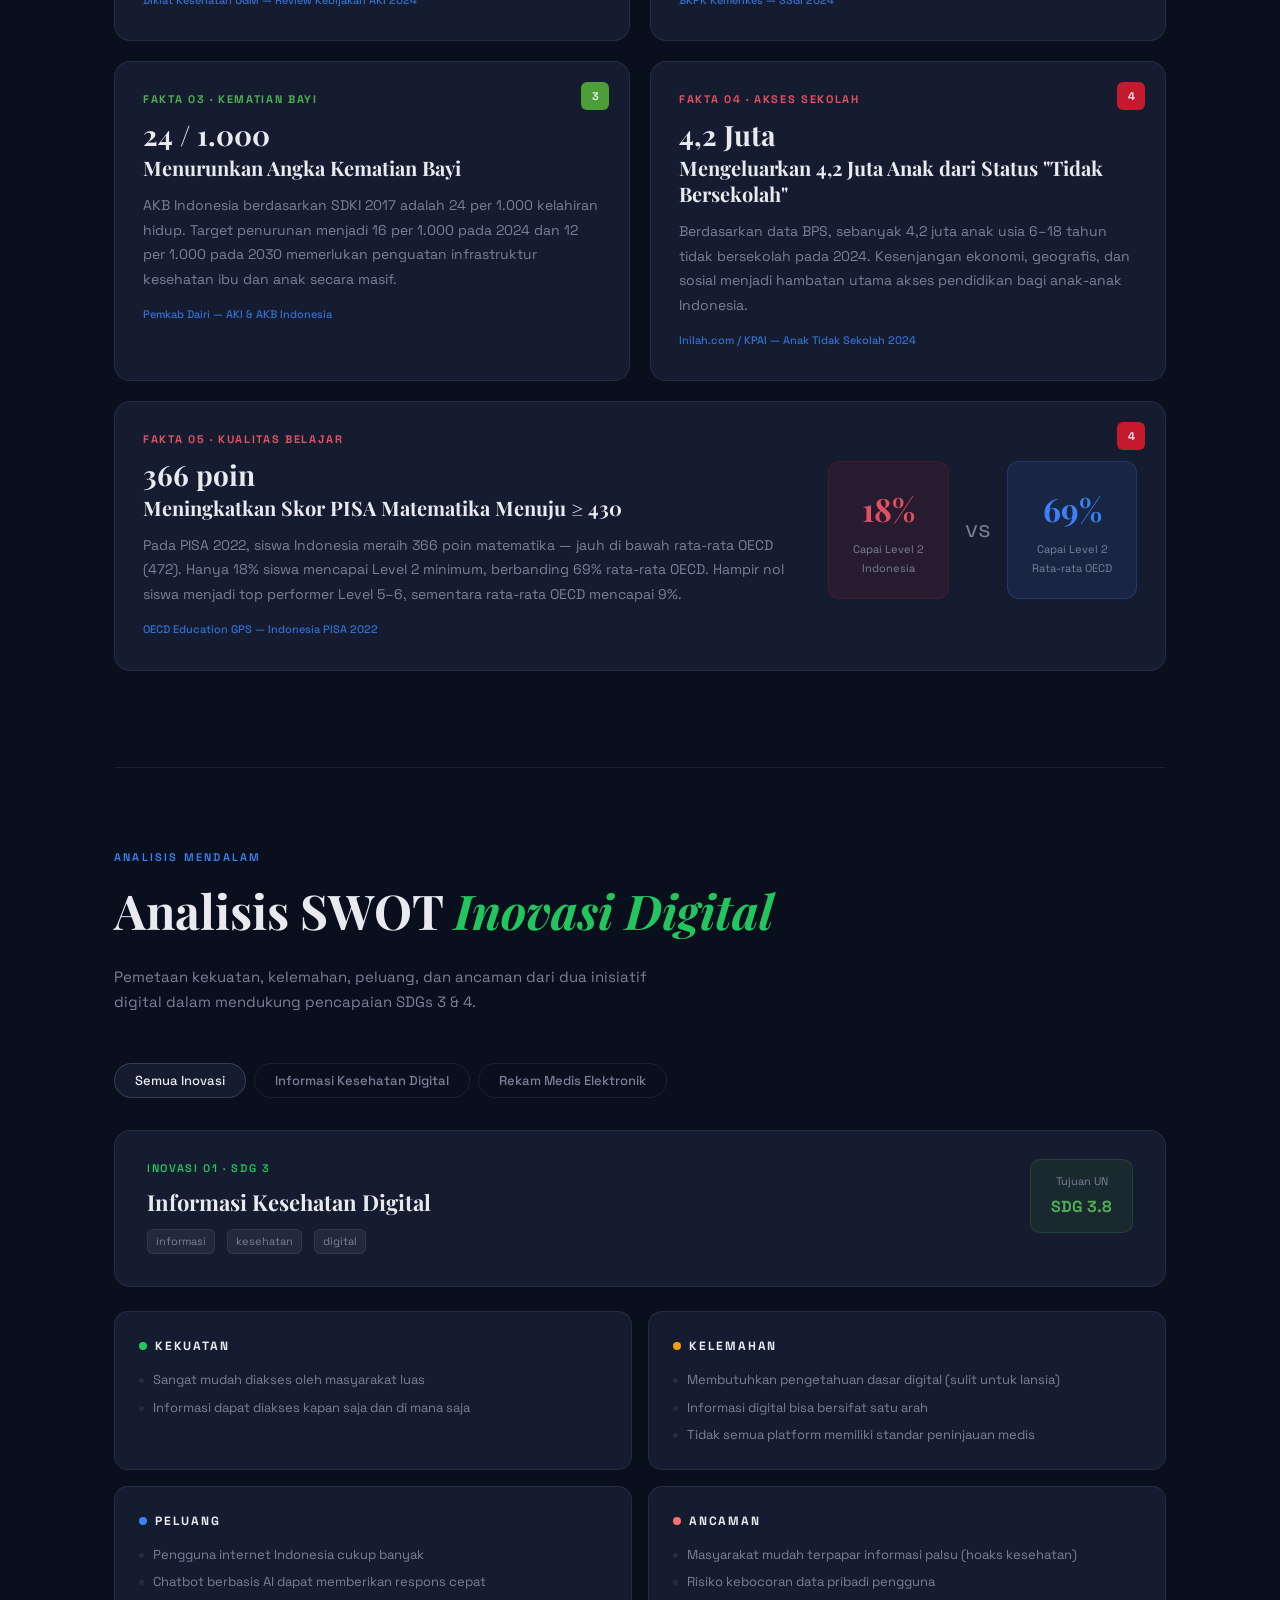
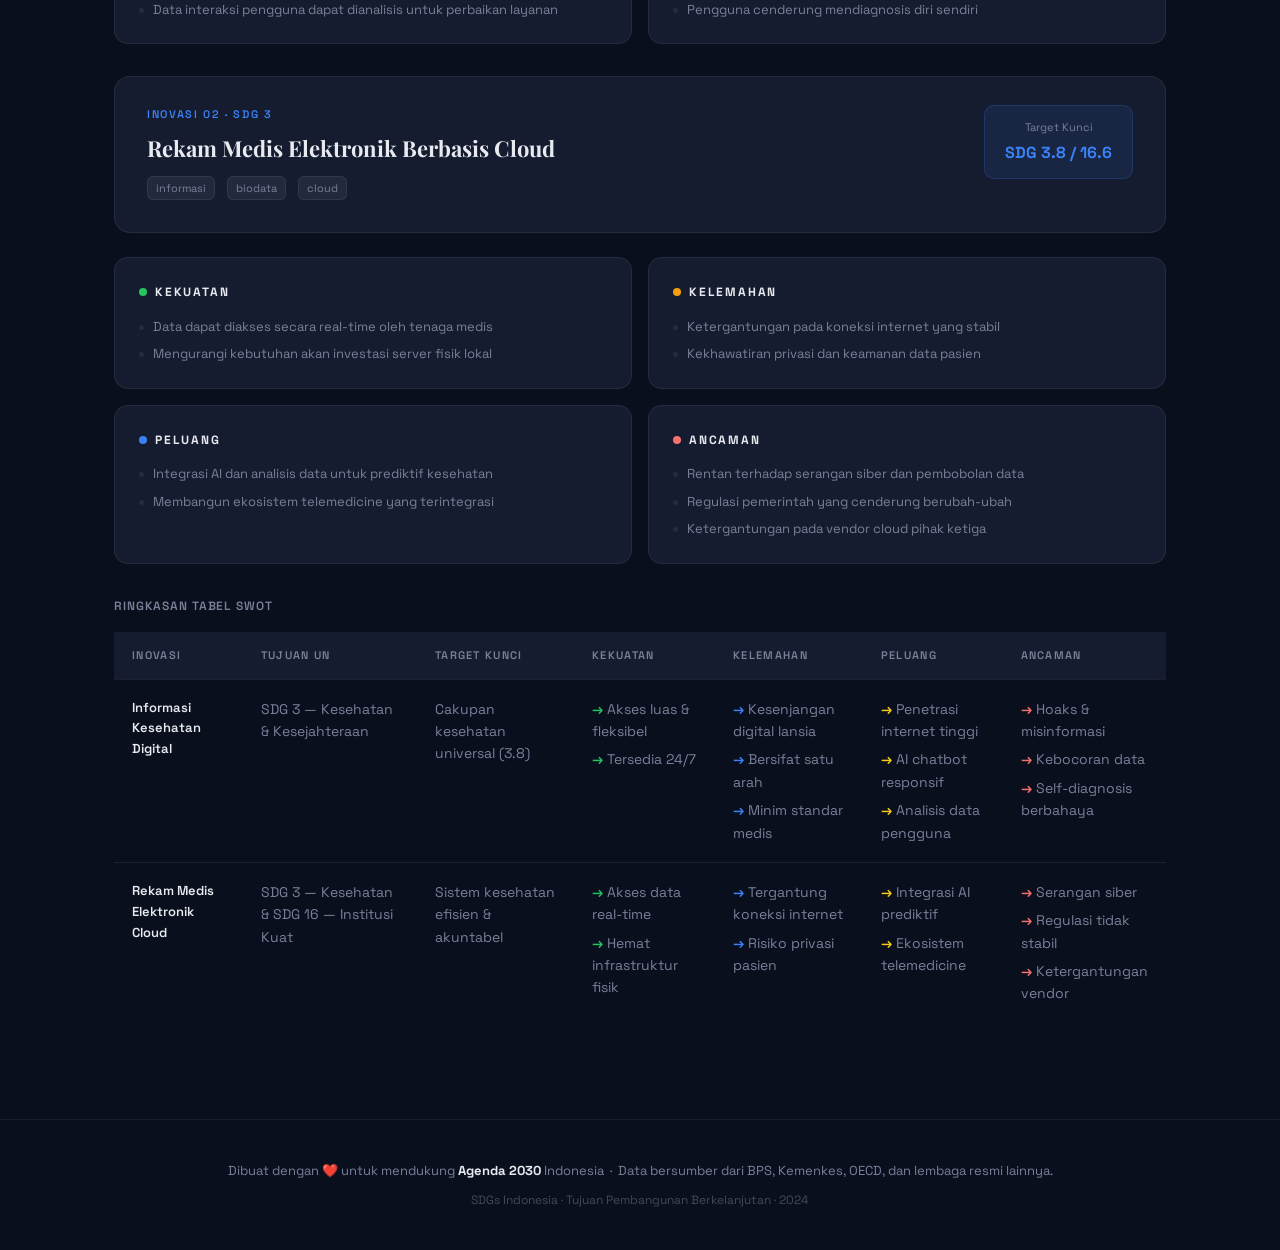
==== commit 66eaed0d: "Add files via upload" ====
--- a/index.html
+++ b/index.html
@@ -3,523 +3,1203 @@
 <head>
   <meta charset="UTF-8" />
   <meta name="viewport" content="width=device-width, initial-scale=1.0" />
-  <title>SDGs — Tujuan Pembangunan Berkelanjutan</title>
-  <link rel="preconnect" href="https://fonts.googleapis.com" />
-  <link rel="preconnect" href="https://fonts.gstatic.com" crossorigin />
-  <link href="https://fonts.googleapis.com/css2?family=Playfair+Display:wght@700;900&family=DM+Sans:wght@300;400;500;600&display=swap" rel="stylesheet" />
-  <link rel="stylesheet" href="styles.css" />
+  <title>SDGs Indonesia — Tujuan Pembangunan Berkelanjutan</title>
+  <link href="https://fonts.googleapis.com/css2?family=Space+Grotesk:wght@300;400;500;600;700&family=Playfair+Display:ital,wght@0,700;1,400&display=swap" rel="stylesheet" />
+  <style>
+    /* ── NAV ── */
+    .topnav {
+      position: fixed; top: 0; left: 0; right: 0; z-index: 999;
+      background: rgba(10,15,30,0.85);
+      backdrop-filter: blur(16px);
+      -webkit-backdrop-filter: blur(16px);
+      border-bottom: 1px solid rgba(255,255,255,0.07);
+      padding: 0 32px;
+      height: 60px;
+      display: flex; align-items: center; justify-content: space-between;
+    }
+    .topnav-logo {
+      font-family: 'Playfair Display', serif;
+      font-size: 17px; font-weight: 700;
+      color: #e8eaf0; text-decoration: none;
+      display: flex; align-items: center; gap: 10px;
+    }
+    .topnav-logo span {
+      background: linear-gradient(135deg,#3b82f6,#22c55e);
+      -webkit-background-clip: text; -webkit-text-fill-color: transparent; background-clip: text;
+    }
+    .topnav-links { display: flex; align-items: center; gap: 4px; }
+    .topnav-links a {
+      padding: 7px 16px; border-radius: 8px;
+      font-size: 13px; font-weight: 500; color: #7a8099;
+      text-decoration: none; transition: all 0.2s; white-space: nowrap;
+    }
+    .topnav-links a:hover { color: #e8eaf0; background: rgba(255,255,255,0.06); }
+    .topnav-links a.active { color: #e8eaf0; background: rgba(255,255,255,0.09); }
+    @media(max-width:600px){
+      .topnav { padding: 0 16px; }
+      .topnav-links a { padding: 6px 10px; font-size: 12px; }
+      .topnav-logo { font-size: 14px; }
+    }
+  </style>
+  <style>
+    :root {
+      --bg: #0a0f1e;
+      --bg2: #101627;
+      --surface: #151c30;
+      --border: rgba(255,255,255,0.07);
+      --text: #e8eaf0;
+      --muted: #7a8099;
+      --accent-blue: #3b82f6;
+      --accent-green: #22c55e;
+      --sdg3: #4CAF50;
+      --sdg4: #C5192D;
+
+      /* SDG colors */
+      --c1:#E5243B;--c2:#DDA63A;--c3:#4C9F38;--c4:#C5192D;
+      --c5:#FF3A21;--c6:#26BDE2;--c7:#FCC30B;--c8:#A21942;
+      --c9:#FD6925;--c10:#DD1367;--c11:#FD9D24;--c12:#BF8B2E;
+      --c13:#3F7E44;--c14:#0A97D9;--c15:#56C02B;--c16:#00689D;--c17:#19486A;
+    }
+
+    *, *::before, *::after { box-sizing: border-box; margin: 0; padding: 0; }
+
+    html { scroll-behavior: smooth; }
+
+    body {
+      background: var(--bg);
+      color: var(--text);
+      font-family: 'Space Grotesk', sans-serif;
+      font-size: 16px;
+      line-height: 1.7;
+      overflow-x: hidden;
+    }
+
+    /* ── HERO ── */
+    .hero {
+      min-height: 100vh;
+      display: flex;
+      flex-direction: column;
+      justify-content: center;
+      align-items: center;
+      text-align: center;
+      padding: 80px 24px 60px;
+      position: relative;
+      overflow: hidden;
+    }
+
+    .hero::before {
+      content: '';
+      position: absolute;
+      inset: 0;
+      background:
+        radial-gradient(ellipse 60% 50% at 30% 40%, rgba(59,130,246,0.12) 0%, transparent 70%),
+        radial-gradient(ellipse 50% 60% at 70% 60%, rgba(34,197,94,0.08) 0%, transparent 70%);
+      pointer-events: none;
+    }
+
+    .hero-eyebrow {
+      font-size: 11px;
+      letter-spacing: 0.2em;
+      text-transform: uppercase;
+      color: var(--accent-green);
+      font-weight: 600;
+      margin-bottom: 20px;
+      padding: 6px 16px;
+      border: 1px solid rgba(34,197,94,0.3);
+      border-radius: 999px;
+      display: inline-block;
+    }
+
+    .hero-title {
+      font-family: 'Playfair Display', serif;
+      font-size: clamp(40px, 7vw, 88px);
+      font-weight: 700;
+      line-height: 1.08;
+      letter-spacing: -0.02em;
+      margin-bottom: 12px;
+    }
+
+    .hero-title span {
+      font-style: italic;
+      font-weight: 400;
+      background: linear-gradient(135deg, #3b82f6, #22c55e);
+      -webkit-background-clip: text;
+      -webkit-text-fill-color: transparent;
+      background-clip: text;
+    }
+
+    .hero-subtitle {
+      font-size: clamp(15px, 2vw, 19px);
+      color: var(--muted);
+      max-width: 620px;
+      margin: 0 auto 48px;
+      font-weight: 400;
+    }
+
+    .hero-stats {
+      display: flex;
+      gap: 48px;
+      flex-wrap: wrap;
+      justify-content: center;
+      margin-bottom: 56px;
+    }
+
+    .stat {
+      text-align: center;
+    }
+    .stat-num {
+      font-size: 36px;
+      font-weight: 700;
+      font-family: 'Playfair Display', serif;
+      line-height: 1;
+      margin-bottom: 4px;
+    }
+    .stat-label {
+      font-size: 12px;
+      color: var(--muted);
+      letter-spacing: 0.08em;
+      text-transform: uppercase;
+    }
+
+    .scroll-hint {
+      position: absolute;
+      bottom: 32px;
+      left: 50%;
+      transform: translateX(-50%);
+      display: flex;
+      flex-direction: column;
+      align-items: center;
+      gap: 8px;
+      color: var(--muted);
+      font-size: 11px;
+      letter-spacing: 0.1em;
+      text-transform: uppercase;
+      animation: bounce 2s ease-in-out infinite;
+    }
+
+    .scroll-hint svg { opacity: 0.5; }
+
+    @keyframes bounce {
+      0%, 100% { transform: translateX(-50%) translateY(0); }
+      50% { transform: translateX(-50%) translateY(6px); }
+    }
+
+    /* ── ABOUT SECTION ── */
+    .section {
+      padding: 96px 24px;
+      max-width: 1100px;
+      margin: 0 auto;
+    }
+
+    .section-label {
+      font-size: 11px;
+      letter-spacing: 0.2em;
+      text-transform: uppercase;
+      color: var(--accent-blue);
+      font-weight: 600;
+      margin-bottom: 16px;
+    }
+
+    .section-title {
+      font-family: 'Playfair Display', serif;
+      font-size: clamp(28px, 4vw, 48px);
+      font-weight: 700;
+      line-height: 1.2;
+      margin-bottom: 24px;
+    }
+
+    .section-title em {
+      font-style: italic;
+      color: var(--accent-green);
+    }
+
+    .about-grid {
+      display: grid;
+      grid-template-columns: 1fr 1fr;
+      gap: 64px;
+      align-items: start;
+    }
+
+    .about-body p {
+      color: var(--muted);
+      font-size: 16px;
+      line-height: 1.8;
+      margin-bottom: 16px;
+    }
+
+    .about-body p strong {
+      color: var(--text);
+    }
+
+    .about-pillars {
+      display: flex;
+      flex-direction: column;
+      gap: 16px;
+    }
+
+    .pillar {
+      background: var(--surface);
+      border: 1px solid var(--border);
+      border-radius: 12px;
+      padding: 20px 24px;
+      display: flex;
+      gap: 16px;
+      align-items: flex-start;
+    }
+
+    .pillar-icon {
+      width: 40px;
+      height: 40px;
+      border-radius: 10px;
+      display: flex;
+      align-items: center;
+      justify-content: center;
+      font-size: 20px;
+      flex-shrink: 0;
+    }
+
+    .pillar-title {
+      font-weight: 600;
+      font-size: 14px;
+      margin-bottom: 4px;
+    }
+
+    .pillar-desc {
+      font-size: 13px;
+      color: var(--muted);
+      line-height: 1.6;
+    }
+
+    /* ── DIVIDER ── */
+    .divider {
+      width: 100%;
+      height: 1px;
+      background: var(--border);
+    }
+
+    /* ── SDG GRID ── */
+    .sdg-section {
+      padding: 96px 24px;
+      max-width: 1200px;
+      margin: 0 auto;
+    }
+
+    .sdg-header {
+      text-align: center;
+      margin-bottom: 56px;
+    }
+
+    .sdg-grid {
+      display: grid;
+      grid-template-columns: repeat(auto-fill, minmax(120px, 1fr));
+      gap: 12px;
+    }
+
+    .sdg-card {
+      border-radius: 14px;
+      aspect-ratio: 1;
+      display: flex;
+      flex-direction: column;
+      align-items: center;
+      justify-content: center;
+      text-align: center;
+      padding: 12px 8px;
+      cursor: pointer;
+      transition: transform 0.2s ease, box-shadow 0.2s ease;
+      position: relative;
+      overflow: hidden;
+      border: 2px solid transparent;
+    }
+
+    .sdg-card:hover {
+      transform: translateY(-4px);
+      box-shadow: 0 16px 40px rgba(0,0,0,0.4);
+    }
+
+    .sdg-card.active {
+      border-color: #fff;
+      box-shadow: 0 0 0 4px rgba(255,255,255,0.15), 0 16px 40px rgba(0,0,0,0.5);
+      transform: translateY(-4px) scale(1.03);
+    }
+
+    .sdg-card.active::after {
+      content: '✓';
+      position: absolute;
+      top: 6px;
+      right: 8px;
+      font-size: 12px;
+      font-weight: 700;
+      background: rgba(255,255,255,0.9);
+      color: #000;
+      width: 20px;
+      height: 20px;
+      border-radius: 50%;
+      display: flex;
+      align-items: center;
+      justify-content: center;
+    }
+
+    .sdg-num {
+      font-size: 28px;
+      font-weight: 700;
+      line-height: 1;
+      margin-bottom: 4px;
+      font-family: 'Playfair Display', serif;
+    }
+
+    .sdg-name {
+      font-size: 10px;
+      font-weight: 500;
+      line-height: 1.3;
+      opacity: 0.95;
+      letter-spacing: 0.01em;
+    }
+
+    /* SDG card colors */
+    .sdg-1 { background: var(--c1); }
+    .sdg-2 { background: var(--c2); }
+    .sdg-3 { background: var(--c3); }
+    .sdg-4 { background: var(--c4); }
+    .sdg-5 { background: var(--c5); }
+    .sdg-6 { background: var(--c6); }
+    .sdg-7 { background: var(--c7); color: #111; }
+    .sdg-8 { background: var(--c8); }
+    .sdg-9 { background: var(--c9); }
+    .sdg-10 { background: var(--c10); }
+    .sdg-11 { background: var(--c11); color: #111; }
+    .sdg-12 { background: var(--c12); }
+    .sdg-13 { background: var(--c13); }
+    .sdg-14 { background: var(--c14); }
+    .sdg-15 { background: var(--c15); }
+    .sdg-16 { background: var(--c16); }
+    .sdg-17 { background: var(--c17); }
+    .sdg-7 .sdg-name, .sdg-11 .sdg-name { color: #333; }
+
+    .sdg-select-hint {
+      text-align: center;
+      margin-top: 20px;
+      font-size: 13px;
+      color: var(--muted);
+    }
+
+    /* ── FACTS SECTION ── */
+    .facts-section {
+      padding: 0 24px 96px;
+      max-width: 1100px;
+      margin: 0 auto;
+    }
+
+    .facts-header {
+      margin-bottom: 40px;
+    }
+
+    .facts-badge-row {
+      display: flex;
+      gap: 12px;
+      margin-bottom: 20px;
+      flex-wrap: wrap;
+    }
+
+    .badge {
+      padding: 6px 14px;
+      border-radius: 999px;
+      font-size: 12px;
+      font-weight: 600;
+      letter-spacing: 0.05em;
+    }
+
+    .badge-3 { background: rgba(76,159,56,0.2); color: #4CAF50; border: 1px solid rgba(76,159,56,0.3); }
+    .badge-4 { background: rgba(197,25,45,0.2); color: #e05060; border: 1px solid rgba(197,25,45,0.3); }
+
+    .facts-grid {
+      display: grid;
+      grid-template-columns: 1fr 1fr;
+      gap: 20px;
+    }
+
+    .fact-card {
+      background: var(--surface);
+      border: 1px solid var(--border);
+      border-radius: 16px;
+      padding: 28px;
+      position: relative;
+      transition: border-color 0.2s;
+    }
+
+    .fact-card:hover { border-color: rgba(255,255,255,0.15); }
+
+    .fact-card.span-2 { grid-column: span 2; }
+
+    .fact-number {
+      font-size: 11px;
+      font-weight: 700;
+      letter-spacing: 0.15em;
+      text-transform: uppercase;
+      margin-bottom: 12px;
+    }
+
+    .fact-title {
+      font-family: 'Playfair Display', serif;
+      font-size: 20px;
+      font-weight: 700;
+      line-height: 1.3;
+      margin-bottom: 12px;
+    }
+
+    .fact-body {
+      font-size: 14px;
+      color: var(--muted);
+      line-height: 1.75;
+    }
+
+    .fact-source {
+      display: inline-block;
+      margin-top: 14px;
+      font-size: 11px;
+      color: var(--accent-blue);
+      opacity: 0.8;
+      font-weight: 500;
+    }
+
+    .fact-tag {
+      position: absolute;
+      top: 20px;
+      right: 20px;
+      width: 28px;
+      height: 28px;
+      border-radius: 6px;
+      display: flex;
+      align-items: center;
+      justify-content: center;
+      font-size: 11px;
+      font-weight: 700;
+    }
+
+    .tag-3 { background: var(--c3); }
+    .tag-4 { background: var(--c4); }
+
+    .fact-highlight {
+      font-size: 28px;
+      font-family: 'Playfair Display', serif;
+      font-weight: 700;
+      color: var(--text);
+      line-height: 1;
+      margin-bottom: 6px;
+    }
+
+    /* ── SWOT ── */
+    .swot-section {
+      padding: 0 24px 96px;
+      max-width: 1100px;
+      margin: 0 auto;
+    }
+
+    .swot-tabs {
+      display: flex;
+      gap: 8px;
+      margin-bottom: 32px;
+      flex-wrap: wrap;
+    }
+
+    .swot-tab {
+      padding: 8px 20px;
+      border-radius: 999px;
+      border: 1px solid var(--border);
+      background: transparent;
+      color: var(--muted);
+      font-family: 'Space Grotesk', sans-serif;
+      font-size: 13px;
+      font-weight: 500;
+      cursor: pointer;
+      transition: all 0.2s;
+    }
+
+    .swot-tab:hover, .swot-tab.active {
+      background: var(--surface);
+      color: var(--text);
+      border-color: rgba(255,255,255,0.15);
+    }
+
+    .swot-table-wrap {
+      overflow-x: auto;
+    }
+
+    .swot-table {
+      width: 100%;
+      border-collapse: collapse;
+      font-size: 14px;
+    }
+
+    .swot-table th {
+      background: var(--surface);
+      padding: 14px 18px;
+      text-align: left;
+      font-size: 11px;
+      letter-spacing: 0.12em;
+      text-transform: uppercase;
+      color: var(--muted);
+      font-weight: 600;
+      border-bottom: 1px solid var(--border);
+      white-space: nowrap;
+    }
+
+    .swot-table td {
+      padding: 18px;
+      border-bottom: 1px solid var(--border);
+      vertical-align: top;
+      line-height: 1.6;
+      color: var(--muted);
+    }
+
+    .swot-table tr:last-child td { border-bottom: none; }
+
+    .swot-table td:first-child {
+      font-weight: 600;
+      color: var(--text);
+      font-size: 13px;
+    }
+
+    .swot-table td ul {
+      list-style: none;
+      padding: 0;
+      display: flex;
+      flex-direction: column;
+      gap: 6px;
+    }
+
+    .swot-table td ul li::before {
+      content: '→ ';
+      color: var(--accent-blue);
+      font-weight: 600;
+    }
+
+    .swot-table td ul li.threat::before { color: #f87171; }
+    .swot-table td ul li.strength::before { color: #22c55e; }
+    .swot-table td ul li.opportunity::before { color: #facc15; }
+
+    .tag-pill {
+      display: inline-block;
+      background: rgba(255,255,255,0.06);
+      border: 1px solid var(--border);
+      border-radius: 6px;
+      padding: 2px 8px;
+      font-size: 11px;
+      color: var(--muted);
+      margin-right: 4px;
+      margin-bottom: 4px;
+    }
+
+    /* ── SWOT HIGHLIGHT CARDS ── */
+    .swot-highlight-grid {
+      display: grid;
+      grid-template-columns: 1fr 1fr;
+      gap: 16px;
+      margin-bottom: 32px;
+    }
+
+    .swot-card {
+      background: var(--surface);
+      border: 1px solid var(--border);
+      border-radius: 14px;
+      padding: 24px;
+    }
+
+    .swot-card-title {
+      font-size: 12px;
+      font-weight: 700;
+      letter-spacing: 0.15em;
+      text-transform: uppercase;
+      margin-bottom: 14px;
+      display: flex;
+      align-items: center;
+      gap: 8px;
+    }
+
+    .swot-dot {
+      width: 8px;
+      height: 8px;
+      border-radius: 50%;
+    }
+
+    .dot-s { background: #22c55e; }
+    .dot-w { background: #f59e0b; }
+    .dot-o { background: #3b82f6; }
+    .dot-t { background: #f87171; }
+
+    .swot-list {
+      list-style: none;
+      display: flex;
+      flex-direction: column;
+      gap: 8px;
+    }
+
+    .swot-list li {
+      font-size: 13px;
+      color: var(--muted);
+      line-height: 1.5;
+      padding-left: 14px;
+      position: relative;
+    }
+
+    .swot-list li::before {
+      content: '';
+      position: absolute;
+      left: 0;
+      top: 8px;
+      width: 5px;
+      height: 5px;
+      border-radius: 50%;
+      background: var(--border);
+    }
+
+    /* ── FOOTER ── */
+    footer {
+      border-top: 1px solid var(--border);
+      padding: 40px 24px;
+      text-align: center;
+      color: var(--muted);
+      font-size: 13px;
+    }
+
+    footer strong { color: var(--text); }
+
+    /* ── RESPONSIVE ── */
+    @media (max-width: 768px) {
+      .about-grid { grid-template-columns: 1fr; gap: 40px; }
+      .facts-grid { grid-template-columns: 1fr; }
+      .fact-card.span-2 { grid-column: span 1; }
+      .sdg-grid { grid-template-columns: repeat(auto-fill, minmax(90px, 1fr)); gap: 8px; }
+      .swot-highlight-grid { grid-template-columns: 1fr; }
+      .hero-stats { gap: 28px; }
+    }
+
+    /* ── ANIMATIONS ── */
+    @keyframes fadeUp {
+      from { opacity: 0; transform: translateY(24px); }
+      to { opacity: 1; transform: translateY(0); }
+    }
+
+    .fadeup { animation: fadeUp 0.7s ease forwards; }
+    .delay-1 { animation-delay: 0.1s; opacity: 0; }
+    .delay-2 { animation-delay: 0.2s; opacity: 0; }
+    .delay-3 { animation-delay: 0.35s; opacity: 0; }
+    .delay-4 { animation-delay: 0.5s; opacity: 0; }
+
+    .progress-ring {
+      display: inline-block;
+      margin-bottom: 8px;
+    }
+  </style>
 </head>
 <body>
 
-  <!-- NAV -->
-  <nav class="nav">
-    <div class="nav-inner">
-      <div class="nav-logo">
-        <span class="logo-badge">SDGs</span>
-        <span class="logo-text">Indonesia 2030</span>
-      </div>
-      <div class="nav-links">
-        <a href="#fokus">Fokus Kami</a>
-        <a href="#semua-sdgs">17 Tujuan</a>
-        <a href="#progress">Progress</a>
-        <a href="#aksi">Bergabung</a>
-      </div>
-      <button class="nav-cta" onclick="document.getElementById('aksi').scrollIntoView({behavior:'smooth'})">Ambil Aksi</button>
-    </div>
-  </nav>
-
-  <!-- HERO -->
-  <section class="hero">
-    <div class="hero-bg">
-      <div class="hero-orb orb1"></div>
-      <div class="hero-orb orb2"></div>
-      <div class="hero-orb orb3"></div>
-    </div>
-    <div class="hero-content">
-      <div class="hero-eyebrow">
-        <span class="dot dot-green"></span>
-        Agenda Global 2030 · Indonesia
-      </div>
-      <h1 class="hero-title">Membangun<br /><em>Dunia yang Lebih</em><br />Baik Bersama</h1>
-      <p class="hero-sub">17 Tujuan Pembangunan Berkelanjutan untuk mengakhiri kemiskinan, melindungi bumi, dan memastikan perdamaian serta kesejahteraan bagi semua orang.</p>
-      <div class="hero-actions">
-        <button class="btn-primary" onclick="document.getElementById('fokus').scrollIntoView({behavior:'smooth'})">Lihat Fokus Kami</button>
-        <button class="btn-ghost" onclick="document.getElementById('semua-sdgs').scrollIntoView({behavior:'smooth'})">17 Tujuan →</button>
-      </div>
-      <div class="hero-stats">
-        <div class="stat"><span class="stat-num">17</span><span class="stat-label">Tujuan Global</span></div>
-        <div class="stat-divider"></div>
-        <div class="stat"><span class="stat-num">169</span><span class="stat-label">Target Spesifik</span></div>
-        <div class="stat-divider"></div>
-        <div class="stat"><span class="stat-num">2030</span><span class="stat-label">Tenggat Waktu</span></div>
-      </div>
-    </div>
-    <div class="hero-wheel">
-      <div class="wheel-ring">
-        <svg viewBox="0 0 420 420" xmlns="http://www.w3.org/2000/svg">
-          <defs>
-            <filter id="soft"><feGaussianBlur stdDeviation="1"/></filter>
-          </defs>
-          <!-- SDG wheel segments -->
-          <g id="sdg-wheel">
-            <path class="seg seg1" d="M210 210 L210 20 A190 190 0 0 1 320 50 Z" />
-            <path class="seg seg2" d="M210 210 L320 50 A190 190 0 0 1 395 155 Z" />
-            <path class="seg seg3" d="M210 210 L395 155 A190 190 0 0 1 400 210 Z" />
-            <path class="seg seg4" d="M210 210 L400 210 A190 190 0 0 1 395 265 Z" />
-            <path class="seg seg5" d="M210 210 L395 265 A190 190 0 0 1 370 320 Z" />
-            <path class="seg seg6" d="M210 210 L370 320 A190 190 0 0 1 320 370 Z" />
-            <path class="seg seg7" d="M210 210 L320 370 A190 190 0 0 1 265 395 Z" />
-            <path class="seg seg8" d="M210 210 L265 395 A190 190 0 0 1 210 400 Z" />
-            <path class="seg seg9" d="M210 210 L210 400 A190 190 0 0 1 155 395 Z" />
-            <path class="seg seg10" d="M210 210 L155 395 A190 190 0 0 1 100 370 Z" />
-            <path class="seg seg11" d="M210 210 L100 370 A190 190 0 0 1 50 320 Z" />
-            <path class="seg seg12" d="M210 210 L50 320 A190 190 0 0 1 25 265 Z" />
-            <path class="seg seg13" d="M210 210 L25 265 A190 190 0 0 1 20 210 Z" />
-            <path class="seg seg14" d="M210 210 L20 210 A190 190 0 0 1 25 155 Z" />
-            <path class="seg seg15" d="M210 210 L25 155 A190 190 0 0 1 50 100 Z" />
-            <path class="seg seg16" d="M210 210 L50 100 A190 190 0 0 1 100 50 Z" />
-            <path class="seg seg17" d="M210 210 L100 50 A190 190 0 0 1 210 20 Z" />
-            <circle cx="210" cy="210" r="70" fill="white" />
-            <text x="210" y="200" text-anchor="middle" class="wheel-center-num">SDGs</text>
-            <text x="210" y="222" text-anchor="middle" class="wheel-center-sub">2030</text>
-          </g>
-        </svg>
-      </div>
-    </div>
-  </section>
-
-  <!-- FOKUS SECTION: SDG 3 & 4 -->
-  <section class="fokus" id="fokus">
-    <div class="container">
-      <div class="section-header">
-        <span class="section-eyebrow">Fokus Utama Kami</span>
-        <h2>Kesehatan &amp; Pendidikan:<br />Fondasi Peradaban</h2>
-        <p>Kami berkomitmen pada SDG 3 dan SDG 4 karena keduanya membentuk landasan bagi semua tujuan pembangunan lainnya.</p>
-      </div>
-
-      <!-- SDG 3 CARD -->
-      <div class="focus-card sdg3-card" id="sdg3">
-        <div class="focus-card-left">
-          <div class="sdg-badge sdg3-badge">
-            <span class="sdg-num">3</span>
+<nav class="topnav">
+  <a class="topnav-logo" href="index.html">🌍 <span>SDGs</span> Indonesia</a>
+  <div class="topnav-links">
+    <a href="index.html" class="active">Beranda</a>
+    <a href="bukti-masalah.html">Bukti Masalah</a>
+    <a href="metrik-empati.html">Metrik Empati</a>
+    <a href="mindmap.html">Mindmap</a>
+  </div>
+</nav>
+
+<!-- ── HERO ── -->
+<section class="hero">
+  <div class="hero-eyebrow fadeup">PBB · Agenda 2030 · Indonesia</div>
+  <h1 class="hero-title fadeup delay-1">
+    Tujuan<br /><span>Pembangunan</span><br />Berkelanjutan
+  </h1>
+  <p class="hero-subtitle fadeup delay-2">
+    17 tujuan global yang disepakati oleh 193 negara anggota PBB pada 2015 untuk mengakhiri kemiskinan, melindungi bumi, dan memastikan kemakmuran bagi semua pada tahun 2030.
+  </p>
+  <div class="hero-stats fadeup delay-3">
+    <div class="stat">
+      <div class="stat-num" style="color:#3b82f6">17</div>
+      <div class="stat-label">Tujuan</div>
+    </div>
+    <div class="stat">
+      <div class="stat-num" style="color:#22c55e">169</div>
+      <div class="stat-label">Target</div>
+    </div>
+    <div class="stat">
+      <div class="stat-num" style="color:#f59e0b">193</div>
+      <div class="stat-label">Negara</div>
+    </div>
+    <div class="stat">
+      <div class="stat-num" style="color:#e05060">2030</div>
+      <div class="stat-label">Tenggat</div>
+    </div>
+  </div>
+  <div class="scroll-hint">
+    <span>Jelajahi</span>
+    <svg width="16" height="20" viewBox="0 0 16 20" fill="none">
+      <path d="M8 2v16M2 14l6 6 6-6" stroke="currentColor" stroke-width="1.5" stroke-linecap="round" stroke-linejoin="round"/>
+    </svg>
+  </div>
+</section>
+
+<!-- ── ABOUT ── -->
+<div style="max-width:1100px;margin:0 auto;padding:0 24px">
+  <div class="divider"></div>
+</div>
+
+<section class="section">
+  <div class="about-grid">
+    <div class="about-body">
+      <div class="section-label">Apa itu SDGs?</div>
+      <h2 class="section-title">Agenda Global untuk <em>Planet yang Lebih Baik</em></h2>
+      <p>
+        <strong>Sustainable Development Goals (SDGs)</strong>, atau Tujuan Pembangunan Berkelanjutan, adalah rencana aksi global yang diadopsi oleh Perserikatan Bangsa-Bangsa pada September 2015 melalui Resolusi A/RES/70/1.
+      </p>
+      <p>
+        SDGs menggantikan Millennium Development Goals (MDGs) yang berakhir pada 2015, dengan cakupan yang jauh lebih luas — tidak hanya negara berkembang, tetapi seluruh negara di dunia wajib berkontribusi.
+      </p>
+      <p>
+        Indonesia berkomitmen penuh melalui Perpres No. 59 Tahun 2017 yang mengintegrasikan SDGs ke dalam Rencana Pembangunan Jangka Menengah Nasional (RPJMN). Kemajuan dipantau melalui indikator nasional yang disesuaikan dengan konteks Indonesia.
+      </p>
+    </div>
+    <div class="about-pillars">
+      <div style="color:var(--muted); font-size:13px; margin-bottom:8px; font-weight:600; letter-spacing:0.08em; text-transform:uppercase;">5 Pilar Utama SDGs</div>
+      <div class="pillar">
+        <div class="pillar-icon" style="background:rgba(59,130,246,0.15)">👥</div>
+        <div>
+          <div class="pillar-title">People — Manusia</div>
+          <div class="pillar-desc">Mengakhiri kemiskinan dan kelaparan, memastikan semua manusia dapat memenuhi potensinya dengan bermartabat.</div>
+        </div>
+      </div>
+      <div class="pillar">
+        <div class="pillar-icon" style="background:rgba(34,197,94,0.15)">🌍</div>
+        <div>
+          <div class="pillar-title">Planet — Bumi</div>
+          <div class="pillar-desc">Melindungi planet dari degradasi melalui konsumsi & produksi berkelanjutan, pengelolaan alam secara lestari.</div>
+        </div>
+      </div>
+      <div class="pillar">
+        <div class="pillar-icon" style="background:rgba(245,158,11,0.15)">💰</div>
+        <div>
+          <div class="pillar-title">Prosperity — Kemakmuran</div>
+          <div class="pillar-desc">Memastikan semua manusia menikmati kehidupan yang sejahtera dan pemenuhan diri dalam harmoni dengan alam.</div>
+        </div>
+      </div>
+      <div class="pillar">
+        <div class="pillar-icon" style="background:rgba(239,68,68,0.15)">🕊️</div>
+        <div>
+          <div class="pillar-title">Peace — Perdamaian</div>
+          <div class="pillar-desc">Mendorong masyarakat yang damai, adil, dan inklusif bebas dari rasa takut dan kekerasan.</div>
+        </div>
+      </div>
+      <div class="pillar">
+        <div class="pillar-icon" style="background:rgba(139,92,246,0.15)">🤝</div>
+        <div>
+          <div class="pillar-title">Partnership — Kemitraan</div>
+          <div class="pillar-desc">Memperkuat sarana implementasi melalui kemitraan global yang kuat antara pemerintah, swasta, dan masyarakat sipil.</div>
+        </div>
+      </div>
+    </div>
+  </div>
+</section>
+
+<div style="max-width:1100px;margin:0 auto;padding:0 24px">
+  <div class="divider"></div>
+</div>
+
+<!-- ── SDG GRID ── -->
+<section class="sdg-section">
+  <div class="sdg-header">
+    <div class="section-label" style="text-align:center">17 Tujuan</div>
+    <h2 class="section-title" style="text-align:center">Pilih SDGs untuk Dieksplorasi</h2>
+    <p style="color:var(--muted);max-width:520px;margin:0 auto;font-size:14px;">Klik pada kotak SDGs untuk melihat fakta dan analisis mendalam. SDGs 3 & 4 telah dipilih secara default.</p>
+  </div>
+
+  <div class="sdg-grid" id="sdgGrid">
+    <!-- cards rendered by JS -->
+  </div>
+  <div class="sdg-select-hint">SDGs yang dipilih: <span id="selectedLabel" style="color:var(--text);font-weight:600">SDG 3 — Good Health, SDG 4 — Quality Education</span></div>
+</section>
+
+<div style="max-width:1100px;margin:0 auto;padding:0 24px">
+  <div class="divider"></div>
+</div>
+
+<!-- ── FACTS ── -->
+<section class="facts-section" style="padding-top:80px">
+  <div class="facts-header">
+    <div class="facts-badge-row">
+      <span class="badge badge-3">SDG 3 — Kesehatan yang Baik</span>
+      <span class="badge badge-4">SDG 4 — Pendidikan Berkualitas</span>
+    </div>
+    <h2 class="section-title">5 Fakta Kritis <em>Indonesia</em></h2>
+    <p style="color:var(--muted);font-size:15px;max-width:560px;">Data terkini yang mengungkap tantangan nyata dalam pencapaian target SDGs 3 dan 4 di Indonesia.</p>
+  </div>
+
+  <div class="facts-grid">
+    <!-- Fact 1 -->
+    <div class="fact-card">
+      <span class="fact-tag tag-3">3</span>
+      <div class="fact-number" style="color:#4CAF50">Fakta 01 · Kematian Ibu</div>
+      <div class="fact-highlight">189 / 100k</div>
+      <div class="fact-title">Menurunkan Angka Kematian Ibu Melahirkan</div>
+      <div class="fact-body">AKI Indonesia saat ini berada di 189 per 100.000 kelahiran hidup (SP 2020). Penyebab utamanya adalah preeklamsia, eklamsia, dan perdarahan — kondisi yang sebenarnya dapat dicegah dengan akses layanan antenatal yang memadai.</div>
+      <span class="fact-source">Diklat Kesehatan UGM — Review Kebijakan AKI 2024</span>
+    </div>
+
+    <!-- Fact 2 -->
+    <div class="fact-card">
+      <span class="fact-tag tag-3">3</span>
+      <div class="fact-number" style="color:#4CAF50">Fakta 02 · Stunting</div>
+      <div class="fact-highlight">19,8%</div>
+      <div class="fact-title">Menghapus Stunting di Bawah 14,2% pada 2029</div>
+      <div class="fact-body">Prevalensi stunting nasional turun dari 21,5% (2023) menjadi 19,8% pada 2024, mencapai sekitar 4,4 juta balita. Namun target 14,2% pada 2029 dan 5% pada 2045 masih memerlukan percepatan yang signifikan.</div>
+      <span class="fact-source">BKPK Kemenkes — SSGI 2024</span>
+    </div>
+
+    <!-- Fact 3 -->
+    <div class="fact-card">
+      <span class="fact-tag tag-3">3</span>
+      <div class="fact-number" style="color:#4CAF50">Fakta 03 · Kematian Bayi</div>
+      <div class="fact-highlight">24 / 1.000</div>
+      <div class="fact-title">Menurunkan Angka Kematian Bayi</div>
+      <div class="fact-body">AKB Indonesia berdasarkan SDKI 2017 adalah 24 per 1.000 kelahiran hidup. Target penurunan menjadi 16 per 1.000 pada 2024 dan 12 per 1.000 pada 2030 memerlukan penguatan infrastruktur kesehatan ibu dan anak secara masif.</div>
+      <span class="fact-source">Pemkab Dairi — AKI & AKB Indonesia</span>
+    </div>
+
+    <!-- Fact 4 -->
+    <div class="fact-card">
+      <span class="fact-tag tag-4">4</span>
+      <div class="fact-number" style="color:#e05060">Fakta 04 · Akses Sekolah</div>
+      <div class="fact-highlight">4,2 Juta</div>
+      <div class="fact-title">Mengeluarkan 4,2 Juta Anak dari Status "Tidak Bersekolah"</div>
+      <div class="fact-body">Berdasarkan data BPS, sebanyak 4,2 juta anak usia 6–18 tahun tidak bersekolah pada 2024. Kesenjangan ekonomi, geografis, dan sosial menjadi hambatan utama akses pendidikan bagi anak-anak Indonesia.</div>
+      <span class="fact-source">Inilah.com / KPAI — Anak Tidak Sekolah 2024</span>
+    </div>
+
+    <!-- Fact 5 -->
+    <div class="fact-card span-2">
+      <span class="fact-tag tag-4">4</span>
+      <div class="fact-number" style="color:#e05060">Fakta 05 · Kualitas Belajar</div>
+      <div style="display:flex;gap:32px;align-items:flex-start;flex-wrap:wrap;">
+        <div style="flex:1;min-width:200px">
+          <div class="fact-highlight">366 poin</div>
+          <div class="fact-title">Meningkatkan Skor PISA Matematika Menuju ≥ 430</div>
+          <div class="fact-body">Pada PISA 2022, siswa Indonesia meraih 366 poin matematika — jauh di bawah rata-rata OECD (472). Hanya 18% siswa mencapai Level 2 minimum, berbanding 69% rata-rata OECD. Hampir nol siswa menjadi top performer Level 5–6, sementara rata-rata OECD mencapai 9%.</div>
+          <span class="fact-source">OECD Education GPS — Indonesia PISA 2022</span>
+        </div>
+        <div style="display:flex;gap:16px;flex-wrap:wrap;align-items:center;justify-content:center">
+          <div style="background:rgba(197,25,45,0.1);border:1px solid rgba(197,25,45,0.2);border-radius:12px;padding:20px 24px;text-align:center;min-width:120px">
+            <div style="font-size:32px;font-family:'Playfair Display',serif;font-weight:700;color:#e05060">18%</div>
+            <div style="font-size:11px;color:var(--muted);margin-top:4px">Capai Level 2<br/>Indonesia</div>
           </div>
-          <div class="focus-info">
-            <span class="focus-tag green-tag">SDG 3</span>
-            <h3>Kehidupan Sehat &amp; Sejahtera</h3>
-            <p class="focus-desc">Memastikan kehidupan yang sehat dan meningkatkan kesejahteraan seluruh penduduk di semua usia. Akses kesehatan universal bukan lagi kemewahan — itu adalah hak setiap manusia.</p>
-            <div class="focus-targets">
-              <h4>Target Kunci:</h4>
-              <ul>
-                <li>Mengurangi angka kematian ibu hingga di bawah 70 per 100.000 kelahiran hidup</li>
-                <li>Mengakhiri kematian yang dapat dicegah pada bayi dan balita</li>
-                <li>Mencapai Universal Health Coverage (UHC) termasuk perlindungan finansial</li>
-                <li>Memperkuat pencegahan dan penanganan penyalahgunaan zat</li>
-                <li>Mengurangi kematian akibat kecelakaan lalu lintas sebesar 50%</li>
-              </ul>
-            </div>
-            <div class="focus-metrics">
-              <div class="metric-chip green-chip"><span>UHC</span>Universal Coverage</div>
-              <div class="metric-chip green-chip"><span>↓</span>Angka Kematian</div>
-              <div class="metric-chip green-chip"><span>+</span>Akses Vaksin</div>
-            </div>
+          <div style="font-size:24px;color:var(--muted)">vs</div>
+          <div style="background:rgba(59,130,246,0.1);border:1px solid rgba(59,130,246,0.2);border-radius:12px;padding:20px 24px;text-align:center;min-width:120px">
+            <div style="font-size:32px;font-family:'Playfair Display',serif;font-weight:700;color:#3b82f6">69%</div>
+            <div style="font-size:11px;color:var(--muted);margin-top:4px">Capai Level 2<br/>Rata-rata OECD</div>
           </div>
         </div>
-        <div class="focus-card-right">
-          <div class="focus-visual sdg3-visual">
-            <div class="vis-icon">🏥</div>
-            <div class="vis-stat-grid">
-              <div class="vis-stat">
-                <div class="vis-num green-text">73%</div>
-                <div class="vis-label">Cakupan JKN Indonesia</div>
-              </div>
-              <div class="vis-stat">
-                <div class="vis-num green-text">189</div>
-                <div class="vis-label">Kematian Ibu per 100rb (2022)</div>
-              </div>
-              <div class="vis-stat">
-                <div class="vis-num green-text">93%</div>
-                <div class="vis-label">Cakupan Imunisasi DPT</div>
-              </div>
-            </div>
-            <div class="progress-bars">
-              <div class="prog-item">
-                <span class="prog-label">Akses Air Bersih</span>
-                <div class="prog-track"><div class="prog-fill" style="width:88%; background:#4CAF50"></div></div>
-                <span class="prog-pct">88%</span>
-              </div>
-              <div class="prog-item">
-                <span class="prog-label">Tenaga Kesehatan</span>
-                <div class="prog-track"><div class="prog-fill" style="width:62%; background:#4CAF50"></div></div>
-                <span class="prog-pct">62%</span>
-              </div>
-              <div class="prog-item">
-                <span class="prog-label">Universal Coverage</span>
-                <div class="prog-track"><div class="prog-fill" style="width:73%; background:#4CAF50"></div></div>
-                <span class="prog-pct">73%</span>
-              </div>
-            </div>
+      </div>
+    </div>
+  </div>
+</section>
+
+<div style="max-width:1100px;margin:0 auto;padding:0 24px">
+  <div class="divider"></div>
+</div>
+
+<!-- ── SWOT ── -->
+<section class="swot-section" style="padding-top:80px">
+  <div class="section-label">Analisis Mendalam</div>
+  <h2 class="section-title">Analisis SWOT <em>Inovasi Digital</em></h2>
+  <p style="color:var(--muted);font-size:15px;max-width:560px;margin-bottom:48px;">Pemetaan kekuatan, kelemahan, peluang, dan ancaman dari dua inisiatif digital dalam mendukung pencapaian SDGs 3 & 4.</p>
+
+  <div class="swot-tabs">
+    <button class="swot-tab active" onclick="showSwot('all')">Semua Inovasi</button>
+    <button class="swot-tab" onclick="showSwot('info')">Informasi Kesehatan Digital</button>
+    <button class="swot-tab" onclick="showSwot('rekmed')">Rekam Medis Elektronik</button>
+  </div>
+
+  <!-- Innovation 1: Informasi Kesehatan -->
+  <div id="swot-info" class="swot-block">
+    <div style="background:var(--surface);border:1px solid var(--border);border-radius:16px;padding:28px 32px;margin-bottom:24px">
+      <div style="display:flex;justify-content:space-between;align-items:flex-start;flex-wrap:wrap;gap:16px">
+        <div>
+          <div style="font-size:11px;letter-spacing:0.15em;text-transform:uppercase;color:var(--accent-green);font-weight:600;margin-bottom:6px">Inovasi 01 · SDG 3</div>
+          <div style="font-family:'Playfair Display',serif;font-size:22px;font-weight:700;margin-bottom:8px">Informasi Kesehatan Digital</div>
+          <div style="display:flex;gap:8px;flex-wrap:wrap">
+            <span class="tag-pill">informasi</span>
+            <span class="tag-pill">kesehatan</span>
+            <span class="tag-pill">digital</span>
           </div>
         </div>
-      </div>
-
-      <!-- SDG 4 CARD -->
-      <div class="focus-card sdg4-card" id="sdg4">
-        <div class="focus-card-left">
-          <div class="sdg-badge sdg4-badge">
-            <span class="sdg-num">4</span>
-          </div>
-          <div class="focus-info">
-            <span class="focus-tag red-tag">SDG 4</span>
-            <h3>Pendidikan Berkualitas</h3>
-            <p class="focus-desc">Menjamin kualitas pendidikan yang inklusif dan merata serta meningkatkan kesempatan belajar sepanjang hayat untuk semua. Pendidikan adalah investasi terbaik untuk masa depan bangsa.</p>
-            <div class="focus-targets">
-              <h4>Target Kunci:</h4>
-              <ul>
-                <li>Semua anak perempuan dan laki-laki menyelesaikan pendidikan dasar dan menengah</li>
-                <li>Akses ke pengembangan anak usia dini dan pra-sekolah dasar berkualitas</li>
-                <li>Akses setara ke pendidikan teknis, kejuruan, dan perguruan tinggi</li>
-                <li>Meningkatkan jumlah pemuda dan orang dewasa yang memiliki keterampilan relevan</li>
-                <li>Menghilangkan disparitas gender dalam pendidikan</li>
-              </ul>
-            </div>
-            <div class="focus-metrics">
-              <div class="metric-chip red-chip"><span>📚</span>Melek Huruf</div>
-              <div class="metric-chip red-chip"><span>🏫</span>Akses Sekolah</div>
-              <div class="metric-chip red-chip"><span>🎓</span>Kualitas Guru</div>
-            </div>
+        <div style="background:rgba(76,159,56,0.1);border:1px solid rgba(76,159,56,0.2);border-radius:10px;padding:12px 20px;text-align:center">
+          <div style="font-size:11px;color:var(--muted);margin-bottom:2px">Tujuan UN</div>
+          <div style="font-weight:700;color:#4CAF50">SDG 3.8</div>
+        </div>
+      </div>
+    </div>
+
+    <div class="swot-highlight-grid">
+      <div class="swot-card">
+        <div class="swot-card-title"><span class="swot-dot dot-s"></span>Kekuatan</div>
+        <ul class="swot-list">
+          <li>Sangat mudah diakses oleh masyarakat luas</li>
+          <li>Informasi dapat diakses kapan saja dan di mana saja</li>
+        </ul>
+      </div>
+      <div class="swot-card">
+        <div class="swot-card-title"><span class="swot-dot dot-w"></span>Kelemahan</div>
+        <ul class="swot-list">
+          <li>Membutuhkan pengetahuan dasar digital (sulit untuk lansia)</li>
+          <li>Informasi digital bisa bersifat satu arah</li>
+          <li>Tidak semua platform memiliki standar peninjauan medis</li>
+        </ul>
+      </div>
+      <div class="swot-card">
+        <div class="swot-card-title"><span class="swot-dot dot-o"></span>Peluang</div>
+        <ul class="swot-list">
+          <li>Pengguna internet Indonesia cukup banyak</li>
+          <li>Chatbot berbasis AI dapat memberikan respons cepat</li>
+          <li>Data interaksi pengguna dapat dianalisis untuk perbaikan layanan</li>
+        </ul>
+      </div>
+      <div class="swot-card">
+        <div class="swot-card-title"><span class="swot-dot dot-t"></span>Ancaman</div>
+        <ul class="swot-list">
+          <li>Masyarakat mudah terpapar informasi palsu (hoaks kesehatan)</li>
+          <li>Risiko kebocoran data pribadi pengguna</li>
+          <li>Pengguna cenderung mendiagnosis diri sendiri</li>
+        </ul>
+      </div>
+    </div>
+  </div>
+
+  <!-- Innovation 2: Rekam Medis -->
+  <div id="swot-rekmed" class="swot-block">
+    <div style="background:var(--surface);border:1px solid var(--border);border-radius:16px;padding:28px 32px;margin-bottom:24px">
+      <div style="display:flex;justify-content:space-between;align-items:flex-start;flex-wrap:wrap;gap:16px">
+        <div>
+          <div style="font-size:11px;letter-spacing:0.15em;text-transform:uppercase;color:#3b82f6;font-weight:600;margin-bottom:6px">Inovasi 02 · SDG 3</div>
+          <div style="font-family:'Playfair Display',serif;font-size:22px;font-weight:700;margin-bottom:8px">Rekam Medis Elektronik Berbasis Cloud</div>
+          <div style="display:flex;gap:8px;flex-wrap:wrap">
+            <span class="tag-pill">informasi</span>
+            <span class="tag-pill">biodata</span>
+            <span class="tag-pill">cloud</span>
           </div>
         </div>
-        <div class="focus-card-right">
-          <div class="focus-visual sdg4-visual">
-            <div class="vis-icon">📖</div>
-            <div class="vis-stat-grid">
-              <div class="vis-stat">
-                <div class="vis-num red-text">96%</div>
-                <div class="vis-label">Angka Partisipasi SD</div>
-              </div>
-              <div class="vis-stat">
-                <div class="vis-num red-text">95%</div>
-                <div class="vis-label">Tingkat Melek Huruf</div>
-              </div>
-              <div class="vis-stat">
-                <div class="vis-num red-text">38%</div>
-                <div class="vis-label">Partisipasi Perguruan Tinggi</div>
-              </div>
-            </div>
-            <div class="progress-bars">
-              <div class="prog-item">
-                <span class="prog-label">Partisipasi SD</span>
-                <div class="prog-track"><div class="prog-fill" style="width:96%; background:#C0392B"></div></div>
-                <span class="prog-pct">96%</span>
-              </div>
-              <div class="prog-item">
-                <span class="prog-label">Partisipasi SMP</span>
-                <div class="prog-track"><div class="prog-fill" style="width:81%; background:#C0392B"></div></div>
-                <span class="prog-pct">81%</span>
-              </div>
-              <div class="prog-item">
-                <span class="prog-label">Kualifikasi Guru</span>
-                <div class="prog-track"><div class="prog-fill" style="width:74%; background:#C0392B"></div></div>
-                <span class="prog-pct">74%</span>
-              </div>
-            </div>
-          </div>
+        <div style="background:rgba(59,130,246,0.1);border:1px solid rgba(59,130,246,0.2);border-radius:10px;padding:12px 20px;text-align:center">
+          <div style="font-size:11px;color:var(--muted);margin-bottom:2px">Target Kunci</div>
+          <div style="font-weight:700;color:#3b82f6">SDG 3.8 / 16.6</div>
         </div>
       </div>
-
-    </div>
-  </section>
-
-  <!-- ALL 17 SDGs -->
-  <section class="all-sdgs" id="semua-sdgs">
-    <div class="container">
-      <div class="section-header light-header">
-        <span class="section-eyebrow white-eyebrow">Semua Tujuan</span>
-        <h2 class="white-title">17 Tujuan Pembangunan<br />Berkelanjutan</h2>
-        <p class="white-sub">Agenda 2030 PBB mencakup 17 tujuan yang saling berkaitan untuk transformasi dunia.</p>
-      </div>
-      <div class="sdgs-grid">
-        <!-- SDG 1 -->
-        <div class="sdg-card" style="--accent:#E5243B">
-          <div class="sdg-card-num">1</div>
-          <div class="sdg-card-icon">🏠</div>
-          <h4>Tanpa Kemiskinan</h4>
-          <p>Mengakhiri segala bentuk kemiskinan di semua tempat</p>
-        </div>
-        <!-- SDG 2 -->
-        <div class="sdg-card" style="--accent:#DDA63A">
-          <div class="sdg-card-num">2</div>
-          <div class="sdg-card-icon">🌾</div>
-          <h4>Tanpa Kelaparan</h4>
-          <p>Mencapai ketahanan pangan dan gizi yang baik</p>
-        </div>
-        <!-- SDG 3 FEATURED -->
-        <div class="sdg-card sdg-featured" style="--accent:#4C9F38">
-          <div class="sdg-card-num">3</div>
-          <div class="sdg-card-icon">❤️</div>
-          <h4>Kehidupan Sehat</h4>
-          <p>Kehidupan sehat dan sejahtera untuk semua usia</p>
-          <span class="featured-badge">Fokus Kami</span>
-        </div>
-        <!-- SDG 4 FEATURED -->
-        <div class="sdg-card sdg-featured" style="--accent:#C5192D">
-          <div class="sdg-card-num">4</div>
-          <div class="sdg-card-icon">📚</div>
-          <h4>Pendidikan Berkualitas</h4>
-          <p>Pendidikan inklusif, merata, dan berkualitas</p>
-          <span class="featured-badge">Fokus Kami</span>
-        </div>
-        <!-- SDG 5 -->
-        <div class="sdg-card" style="--accent:#FF3A21">
-          <div class="sdg-card-num">5</div>
-          <div class="sdg-card-icon">♀️</div>
-          <h4>Kesetaraan Gender</h4>
-          <p>Mencapai kesetaraan gender dan memberdayakan perempuan</p>
-        </div>
-        <!-- SDG 6 -->
-        <div class="sdg-card" style="--accent:#26BDE2">
-          <div class="sdg-card-num">6</div>
-          <div class="sdg-card-icon">💧</div>
-          <h4>Air Bersih & Sanitasi</h4>
-          <p>Ketersediaan dan pengelolaan air bersih yang berkelanjutan</p>
-        </div>
-        <!-- SDG 7 -->
-        <div class="sdg-card" style="--accent:#FCC30B">
-          <div class="sdg-card-num">7</div>
-          <div class="sdg-card-icon">⚡</div>
-          <h4>Energi Bersih</h4>
-          <p>Akses ke energi yang terjangkau, andal, dan modern</p>
-        </div>
-        <!-- SDG 8 -->
-        <div class="sdg-card" style="--accent:#A21942">
-          <div class="sdg-card-num">8</div>
-          <div class="sdg-card-icon">💼</div>
-          <h4>Pekerjaan Layak</h4>
-          <p>Pertumbuhan ekonomi inklusif dan pekerjaan layak</p>
-        </div>
-        <!-- SDG 9 -->
-        <div class="sdg-card" style="--accent:#FD6925">
-          <div class="sdg-card-num">9</div>
-          <div class="sdg-card-icon">🏗️</div>
-          <h4>Industri & Inovasi</h4>
-          <p>Infrastruktur tangguh, industrialisasi inklusif, inovasi</p>
-        </div>
-        <!-- SDG 10 -->
-        <div class="sdg-card" style="--accent:#DD1367">
-          <div class="sdg-card-num">10</div>
-          <div class="sdg-card-icon">⚖️</div>
-          <h4>Berkurangnya Kesenjangan</h4>
-          <p>Mengurangi kesenjangan di dalam dan antar negara</p>
-        </div>
-        <!-- SDG 11 -->
-        <div class="sdg-card" style="--accent:#FD9D24">
-          <div class="sdg-card-num">11</div>
-          <div class="sdg-card-icon">🌆</div>
-          <h4>Kota Berkelanjutan</h4>
-          <p>Kota dan komunitas yang inklusif dan berkelanjutan</p>
-        </div>
-        <!-- SDG 12 -->
-        <div class="sdg-card" style="--accent:#BF8B2E">
-          <div class="sdg-card-num">12</div>
-          <div class="sdg-card-icon">♻️</div>
-          <h4>Konsumsi Bertanggung Jawab</h4>
-          <p>Pola konsumsi dan produksi yang berkelanjutan</p>
-        </div>
-        <!-- SDG 13 -->
-        <div class="sdg-card" style="--accent:#3F7E44">
-          <div class="sdg-card-num">13</div>
-          <div class="sdg-card-icon">🌍</div>
-          <h4>Penanganan Perubahan Iklim</h4>
-          <p>Tindakan segera untuk mengatasi perubahan iklim</p>
-        </div>
-        <!-- SDG 14 -->
-        <div class="sdg-card" style="--accent:#0A97D9">
-          <div class="sdg-card-num">14</div>
-          <div class="sdg-card-icon">🐠</div>
-          <h4>Ekosistem Lautan</h4>
-          <p>Konservasi dan pemanfaatan samudra secara berkelanjutan</p>
-        </div>
-        <!-- SDG 15 -->
-        <div class="sdg-card" style="--accent:#56C02B">
-          <div class="sdg-card-num">15</div>
-          <div class="sdg-card-icon">🌳</div>
-          <h4>Ekosistem Daratan</h4>
-          <p>Lindungi, pulihkan ekosistem darat yang berkelanjutan</p>
-        </div>
-        <!-- SDG 16 -->
-        <div class="sdg-card" style="--accent:#00689D">
-          <div class="sdg-card-num">16</div>
-          <div class="sdg-card-icon">🕊️</div>
-          <h4>Perdamaian & Keadilan</h4>
-          <p>Perdamaian, keadilan, dan kelembagaan yang kuat</p>
-        </div>
-        <!-- SDG 17 -->
-        <div class="sdg-card" style="--accent:#19486A">
-          <div class="sdg-card-num">17</div>
-          <div class="sdg-card-icon">🤝</div>
-          <h4>Kemitraan untuk Tujuan</h4>
-          <p>Kemitraan global untuk pembangunan berkelanjutan</p>
-        </div>
-      </div>
-    </div>
-  </section>
-
-  <!-- PROGRESS SECTION -->
-  <section class="progress-section" id="progress">
-    <div class="container">
-      <div class="section-header">
-        <span class="section-eyebrow">Status Pencapaian</span>
-        <h2>Progress Indonesia<br />Menuju 2030</h2>
-      </div>
-      <div class="progress-grid">
-        <div class="progress-card green-card">
-          <div class="pcard-icon">✅</div>
-          <h4>Di Jalur</h4>
-          <div class="pcard-num">5</div>
-          <p>Tujuan yang sedang berjalan sesuai target</p>
-          <div class="sdg-tags">
-            <span class="stag" style="background:#4C9F38">SDG 3</span>
-            <span class="stag" style="background:#26BDE2">SDG 6</span>
-            <span class="stag" style="background:#56C02B">SDG 15</span>
-            <span class="stag" style="background:#FCC30B; color:#333">SDG 7</span>
-            <span class="stag" style="background:#00689D">SDG 16</span>
-          </div>
-        </div>
-        <div class="progress-card yellow-card">
-          <div class="pcard-icon">⚠️</div>
-          <h4>Perlu Percepatan</h4>
-          <div class="pcard-num">8</div>
-          <p>Tujuan yang membutuhkan upaya lebih</p>
-          <div class="sdg-tags">
-            <span class="stag" style="background:#C5192D">SDG 4</span>
-            <span class="stag" style="background:#FD6925">SDG 9</span>
-            <span class="stag" style="background:#BF8B2E">SDG 12</span>
-            <span class="stag" style="background:#A21942">SDG 8</span>
-            <span class="stag" style="background:#3F7E44">SDG 13</span>
-            <span class="stag" style="background:#FF3A21">SDG 5</span>
-            <span class="stag" style="background:#DD1367">SDG 10</span>
-            <span class="stag" style="background:#FD9D24; color:#333">SDG 11</span>
-          </div>
-        </div>
-        <div class="progress-card red-card">
-          <div class="pcard-icon">🚨</div>
-          <h4>Butuh Perhatian</h4>
-          <div class="pcard-num">4</div>
-          <p>Tujuan yang mengalami kemunduran</p>
-          <div class="sdg-tags">
-            <span class="stag" style="background:#E5243B">SDG 1</span>
-            <span class="stag" style="background:#DDA63A">SDG 2</span>
-            <span class="stag" style="background:#0A97D9">SDG 14</span>
-            <span class="stag" style="background:#19486A">SDG 17</span>
-          </div>
-        </div>
-      </div>
-    </div>
-  </section>
-
-  <!-- AKSI / CTA -->
-  <section class="aksi-section" id="aksi">
-    <div class="container">
-      <div class="aksi-inner">
-        <div class="aksi-text">
-          <span class="section-eyebrow white-eyebrow">Bergabung Sekarang</span>
-          <h2 class="white-title">Bersama Kita Bisa<br />Wujudkan Perubahan</h2>
-          <p class="white-sub">Setiap tindakan kecil berarti besar. Mulai dari diri sendiri, keluarga, komunitas, dan Indonesia untuk dunia yang lebih baik.</p>
-          <div class="aksi-options">
-            <div class="aksi-opt">
-              <div class="aksi-icon">🎓</div>
-              <div>
-                <strong>Pendidikan</strong>
-                <p>Dukung program beasiswa dan akses pendidikan untuk anak kurang mampu</p>
-              </div>
-            </div>
-            <div class="aksi-opt">
-              <div class="aksi-icon">🏥</div>
-              <div>
-                <strong>Kesehatan</strong>
-                <p>Daftar sebagai relawan kesehatan atau donasi untuk fasilitas kesehatan pedesaan</p>
-              </div>
-            </div>
-            <div class="aksi-opt">
-              <div class="aksi-icon">📊</div>
-              <div>
-                <strong>Advokasi</strong>
-                <p>Sebarkan informasi dan dorong kebijakan yang mendukung SDGs di lingkungan Anda</p>
-              </div>
-            </div>
-          </div>
-        </div>
-        <div class="aksi-form">
-          <h3>Daftarkan Komitmen Anda</h3>
-          <div class="form-group">
-            <label>Nama Lengkap</label>
-            <input type="text" placeholder="Nama Anda" />
-          </div>
-          <div class="form-group">
-            <label>Email</label>
-            <input type="email" placeholder="email@contoh.com" />
-          </div>
-          <div class="form-group">
-            <label>Pilih SDG yang Ingin Anda Dukung</label>
-            <select>
-              <option>SDG 3 – Kesehatan</option>
-              <option>SDG 4 – Pendidikan</option>
-              <option>SDG 1 – Tanpa Kemiskinan</option>
-              <option>SDG 5 – Kesetaraan Gender</option>
-              <option>SDG 13 – Iklim</option>
-              <option>Semua SDGs</option>
-            </select>
-          </div>
-          <div class="form-group">
-            <label>Pesan / Komitmen Anda</label>
-            <textarea placeholder="Ceritakan rencana aksi nyata Anda..."></textarea>
-          </div>
-          <button class="btn-submit" onclick="handleSubmit()">Kirim Komitmen Saya ✨</button>
-          <p id="form-success" class="form-success" style="display:none">✅ Terima kasih! Komitmen Anda telah tercatat. Bersama kita bisa!</p>
-        </div>
-      </div>
-    </div>
-  </section>
-
-  <!-- FOOTER -->
-  <footer class="footer">
-    <div class="container">
-      <div class="footer-inner">
-        <div class="footer-brand">
-          <span class="logo-badge">SDGs</span>
-          <p>Mendukung Agenda Pembangunan Berkelanjutan PBB 2030 di Indonesia</p>
-          <div class="footer-social">
-            <a href="#" class="social-link">Twitter</a>
-            <a href="#" class="social-link">Instagram</a>
-            <a href="#" class="social-link">LinkedIn</a>
-          </div>
-        </div>
-        <div class="footer-links">
-          <h5>Tujuan</h5>
-          <a href="#sdg3">SDG 3 – Kesehatan</a>
-          <a href="#sdg4">SDG 4 – Pendidikan</a>
-          <a href="#semua-sdgs">Semua 17 SDGs</a>
-        </div>
-        <div class="footer-links">
-          <h5>Aksi</h5>
-          <a href="#aksi">Bergabung</a>
-          <a href="#progress">Progress Indonesia</a>
-          <a href="#">Laporan Tahunan</a>
-        </div>
-        <div class="footer-links">
-          <h5>Sumber</h5>
-          <a href="https://sdgs.un.org" target="_blank">UN SDGs</a>
-          <a href="https://bappenas.go.id" target="_blank">Bappenas</a>
-          <a href="https://sustainabledevelopment.un.org" target="_blank">SDG Reports</a>
-        </div>
-      </div>
-      <div class="footer-bottom">
-        <p>© 2024 SDGs Indonesia. Dibangun untuk masa depan yang lebih baik.</p>
-        <p>Data berdasarkan laporan BPS, Bappenas & PBB 2023–2024</p>
-      </div>
-    </div>
-  </footer>
-
-  <script src="script.js"></script>
+    </div>
+
+    <div class="swot-highlight-grid">
+      <div class="swot-card">
+        <div class="swot-card-title"><span class="swot-dot dot-s"></span>Kekuatan</div>
+        <ul class="swot-list">
+          <li>Data dapat diakses secara real-time oleh tenaga medis</li>
+          <li>Mengurangi kebutuhan akan investasi server fisik lokal</li>
+        </ul>
+      </div>
+      <div class="swot-card">
+        <div class="swot-card-title"><span class="swot-dot dot-w"></span>Kelemahan</div>
+        <ul class="swot-list">
+          <li>Ketergantungan pada koneksi internet yang stabil</li>
+          <li>Kekhawatiran privasi dan keamanan data pasien</li>
+        </ul>
+      </div>
+      <div class="swot-card">
+        <div class="swot-card-title"><span class="swot-dot dot-o"></span>Peluang</div>
+        <ul class="swot-list">
+          <li>Integrasi AI dan analisis data untuk prediktif kesehatan</li>
+          <li>Membangun ekosistem telemedicine yang terintegrasi</li>
+        </ul>
+      </div>
+      <div class="swot-card">
+        <div class="swot-card-title"><span class="swot-dot dot-t"></span>Ancaman</div>
+        <ul class="swot-list">
+          <li>Rentan terhadap serangan siber dan pembobolan data</li>
+          <li>Regulasi pemerintah yang cenderung berubah-ubah</li>
+          <li>Ketergantungan pada vendor cloud pihak ketiga</li>
+        </ul>
+      </div>
+    </div>
+  </div>
+
+  <!-- Full SWOT Table -->
+  <div style="margin-top:16px">
+    <div style="font-size:12px;color:var(--muted);margin-bottom:16px;font-weight:600;letter-spacing:0.08em;text-transform:uppercase">Ringkasan Tabel SWOT</div>
+    <div class="swot-table-wrap">
+      <table class="swot-table">
+        <thead>
+          <tr>
+            <th>Inovasi</th>
+            <th>Tujuan UN</th>
+            <th>Target Kunci</th>
+            <th>Kekuatan</th>
+            <th>Kelemahan</th>
+            <th>Peluang</th>
+            <th>Ancaman</th>
+          </tr>
+        </thead>
+        <tbody>
+          <tr>
+            <td>Informasi Kesehatan Digital</td>
+            <td>SDG 3 — Kesehatan & Kesejahteraan</td>
+            <td>Cakupan kesehatan universal (3.8)</td>
+            <td>
+              <ul>
+                <li class="strength">Akses luas & fleksibel</li>
+                <li class="strength">Tersedia 24/7</li>
+              </ul>
+            </td>
+            <td>
+              <ul>
+                <li>Kesenjangan digital lansia</li>
+                <li>Bersifat satu arah</li>
+                <li>Minim standar medis</li>
+              </ul>
+            </td>
+            <td>
+              <ul>
+                <li class="opportunity">Penetrasi internet tinggi</li>
+                <li class="opportunity">AI chatbot responsif</li>
+                <li class="opportunity">Analisis data pengguna</li>
+              </ul>
+            </td>
+            <td>
+              <ul>
+                <li class="threat">Hoaks & misinformasi</li>
+                <li class="threat">Kebocoran data</li>
+                <li class="threat">Self-diagnosis berbahaya</li>
+              </ul>
+            </td>
+          </tr>
+          <tr>
+            <td>Rekam Medis Elektronik Cloud</td>
+            <td>SDG 3 — Kesehatan & SDG 16 — Institusi Kuat</td>
+            <td>Sistem kesehatan efisien & akuntabel</td>
+            <td>
+              <ul>
+                <li class="strength">Akses data real-time</li>
+                <li class="strength">Hemat infrastruktur fisik</li>
+              </ul>
+            </td>
+            <td>
+              <ul>
+                <li>Tergantung koneksi internet</li>
+                <li>Risiko privasi pasien</li>
+              </ul>
+            </td>
+            <td>
+              <ul>
+                <li class="opportunity">Integrasi AI prediktif</li>
+                <li class="opportunity">Ekosistem telemedicine</li>
+              </ul>
+            </td>
+            <td>
+              <ul>
+                <li class="threat">Serangan siber</li>
+                <li class="threat">Regulasi tidak stabil</li>
+                <li class="threat">Ketergantungan vendor</li>
+              </ul>
+            </td>
+          </tr>
+        </tbody>
+      </table>
+    </div>
+  </div>
+</section>
+
+<!-- ── FOOTER ── -->
+<footer>
+  <p>Dibuat dengan ❤️ untuk mendukung <strong>Agenda 2030</strong> Indonesia &nbsp;·&nbsp; Data bersumber dari BPS, Kemenkes, OECD, dan lembaga resmi lainnya.</p>
+  <p style="margin-top:8px;font-size:12px;opacity:0.5">SDGs Indonesia · Tujuan Pembangunan Berkelanjutan · 2024</p>
+</footer>
+
+<script>
+  const sdgs = [
+    { n:1, name:"Tanpa Kemiskinan" },
+    { n:2, name:"Tanpa Kelaparan" },
+    { n:3, name:"Kesehatan yang Baik" },
+    { n:4, name:"Pendidikan Berkualitas" },
+    { n:5, name:"Kesetaraan Gender" },
+    { n:6, name:"Air Bersih & Sanitasi" },
+    { n:7, name:"Energi Bersih" },
+    { n:8, name:"Pekerjaan Layak" },
+    { n:9, name:"Industri & Inovasi" },
+    { n:10, name:"Mengurangi Kesenjangan" },
+    { n:11, name:"Kota Berkelanjutan" },
+    { n:12, name:"Konsumsi Bertanggung Jawab" },
+    { n:13, name:"Penanganan Iklim" },
+    { n:14, name:"Ekosistem Lautan" },
+    { n:15, name:"Ekosistem Daratan" },
+    { n:16, name:"Perdamaian & Keadilan" },
+    { n:17, name:"Kemitraan Global" },
+  ];
+
+  const selected = new Set([3, 4]);
+  const grid = document.getElementById('sdgGrid');
+
+  function render() {
+    grid.innerHTML = '';
+    sdgs.forEach(s => {
+      const d = document.createElement('div');
+      d.className = `sdg-card sdg-${s.n}${selected.has(s.n) ? ' active' : ''}`;
+      d.innerHTML = `<div class="sdg-num">${s.n}</div><div class="sdg-name">${s.name}</div>`;
+      d.addEventListener('click', () => {
+        if (selected.has(s.n)) selected.delete(s.n);
+        else selected.add(s.n);
+        render();
+        updateLabel();
+      });
+      grid.appendChild(d);
+    });
+  }
+
+  function updateLabel() {
+    const names = [...selected].sort((a,b)=>a-b).map(n => {
+      const s = sdgs.find(x=>x.n===n);
+      return `SDG ${n} — ${s.name}`;
+    });
+    document.getElementById('selectedLabel').textContent = names.length ? names.join(', ') : 'Tidak ada yang dipilih';
+  }
+
+  render();
+  updateLabel();
+
+  // SWOT tab switcher
+  function showSwot(which) {
+    const tabs = document.querySelectorAll('.swot-tab');
+    const blocks = document.querySelectorAll('.swot-block');
+    tabs.forEach(t => t.classList.remove('active'));
+    event.target.classList.add('active');
+
+    if (which === 'all') {
+      blocks.forEach(b => b.style.display = '');
+    } else if (which === 'info') {
+      document.getElementById('swot-info').style.display = '';
+      document.getElementById('swot-rekmed').style.display = 'none';
+    } else {
+      document.getElementById('swot-info').style.display = 'none';
+      document.getElementById('swot-rekmed').style.display = '';
+    }
+  }
+
+  // Scroll reveal
+  const observer = new IntersectionObserver((entries) => {
+    entries.forEach(e => {
+      if (e.isIntersecting) {
+        e.target.style.opacity = '1';
+        e.target.style.transform = 'translateY(0)';
+      }
+    });
+  }, { threshold: 0.1 });
+
+  document.querySelectorAll('.fact-card, .pillar, .swot-card').forEach(el => {
+    el.style.opacity = '0';
+    el.style.transform = 'translateY(20px)';
+    el.style.transition = 'opacity 0.5s ease, transform 0.5s ease';
+    observer.observe(el);
+  });
+</script>
 </body>
 </html>
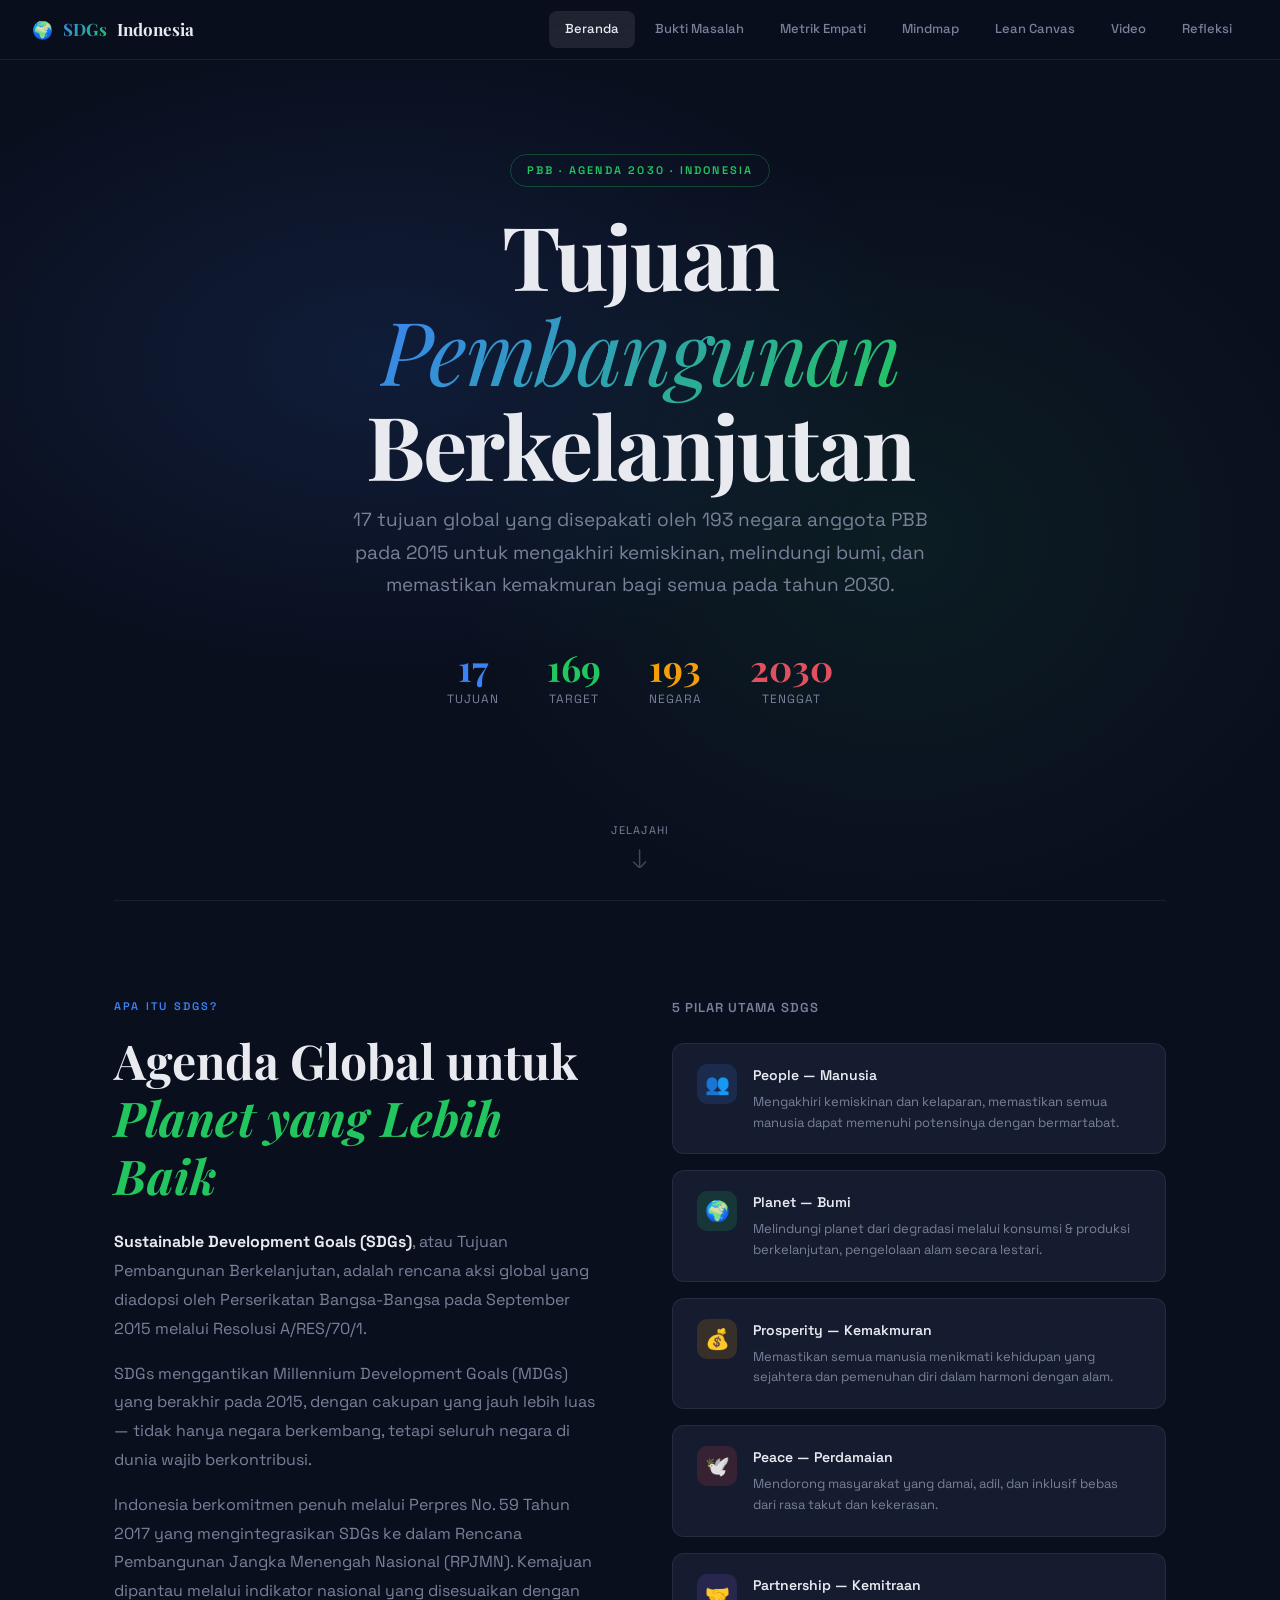
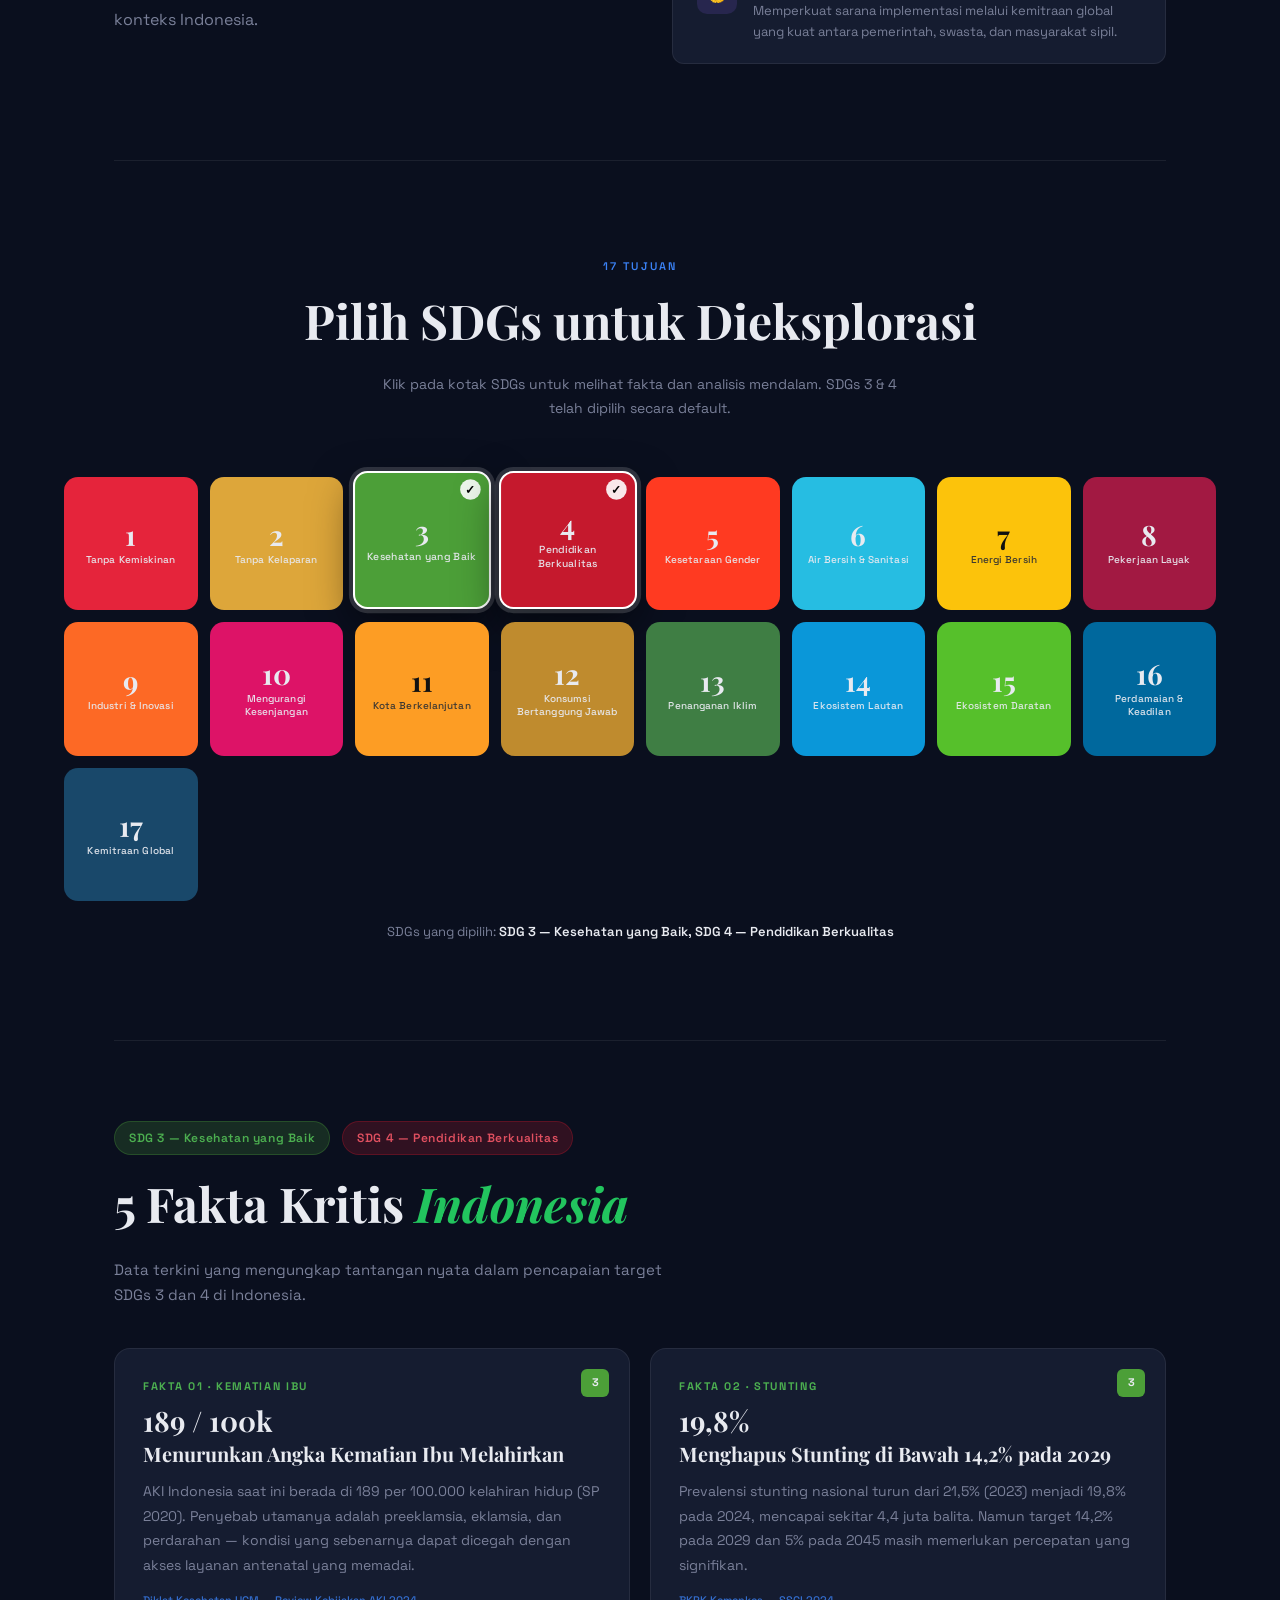
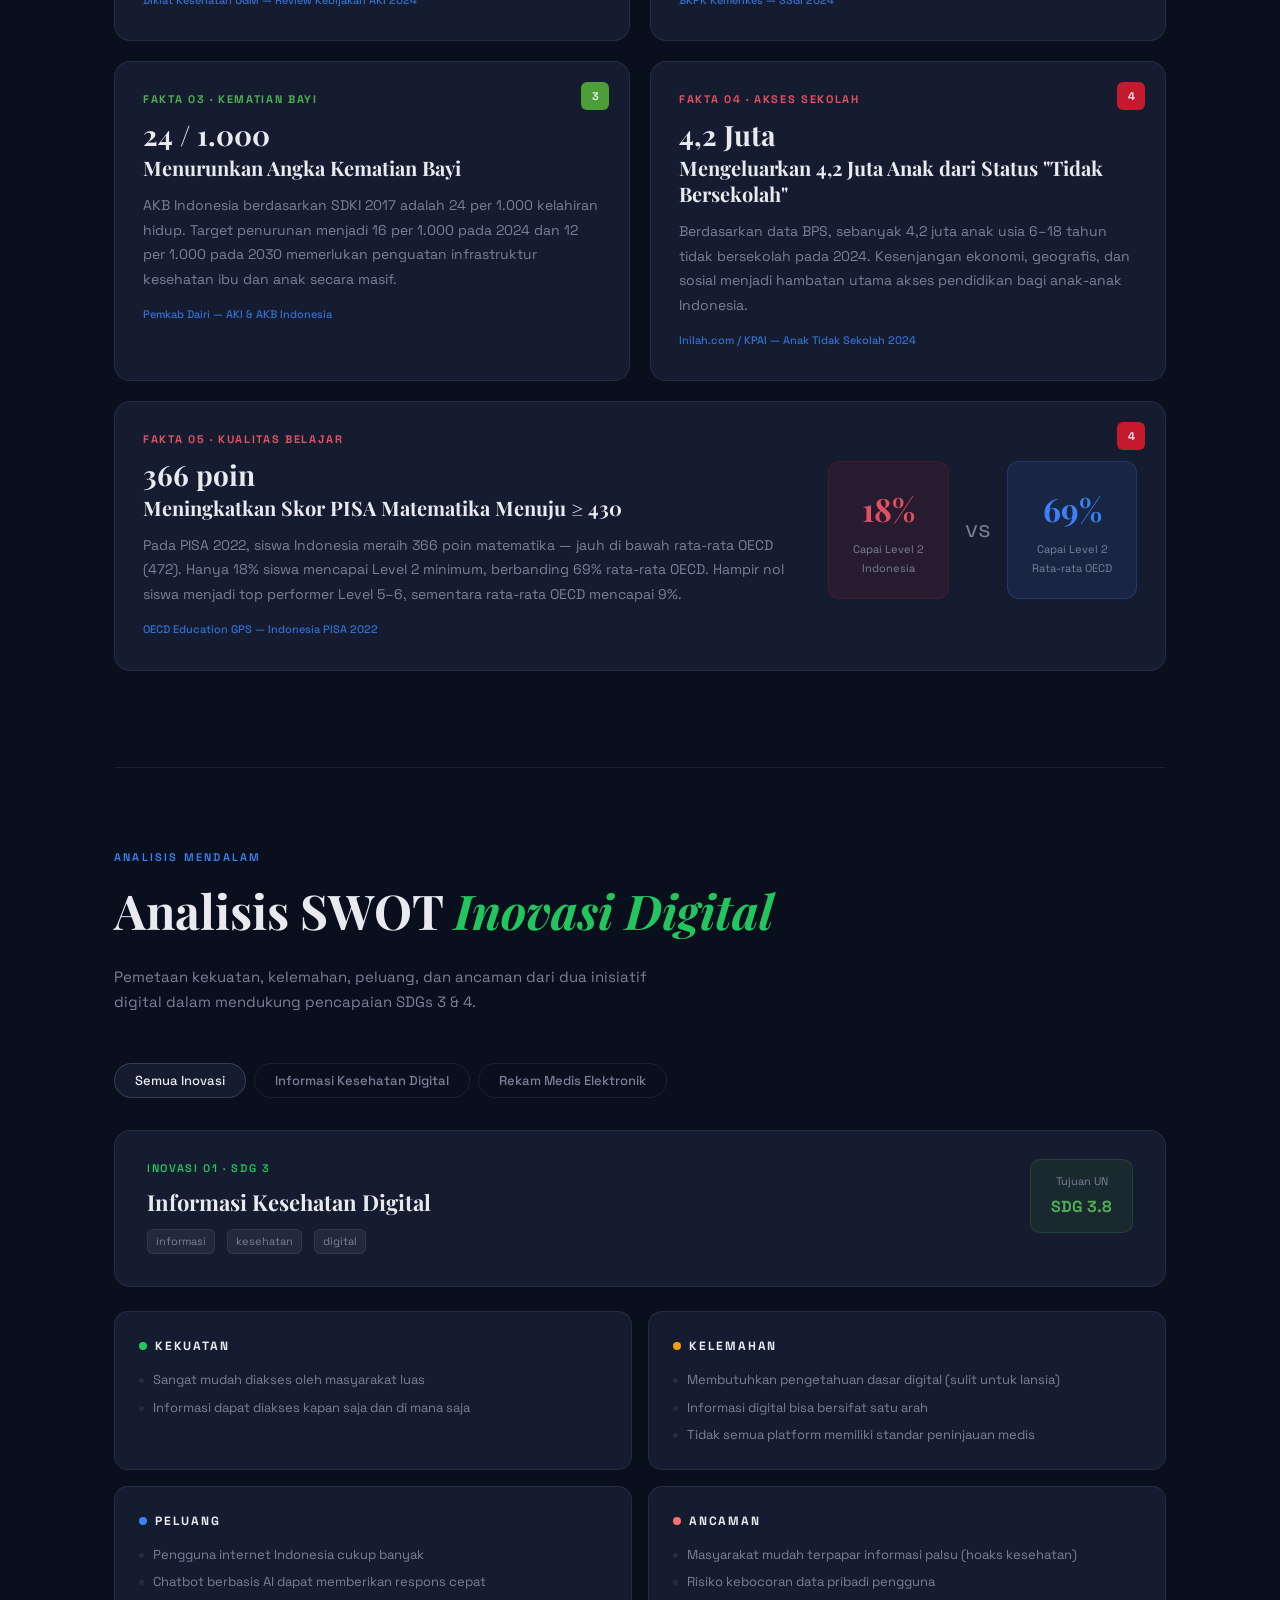
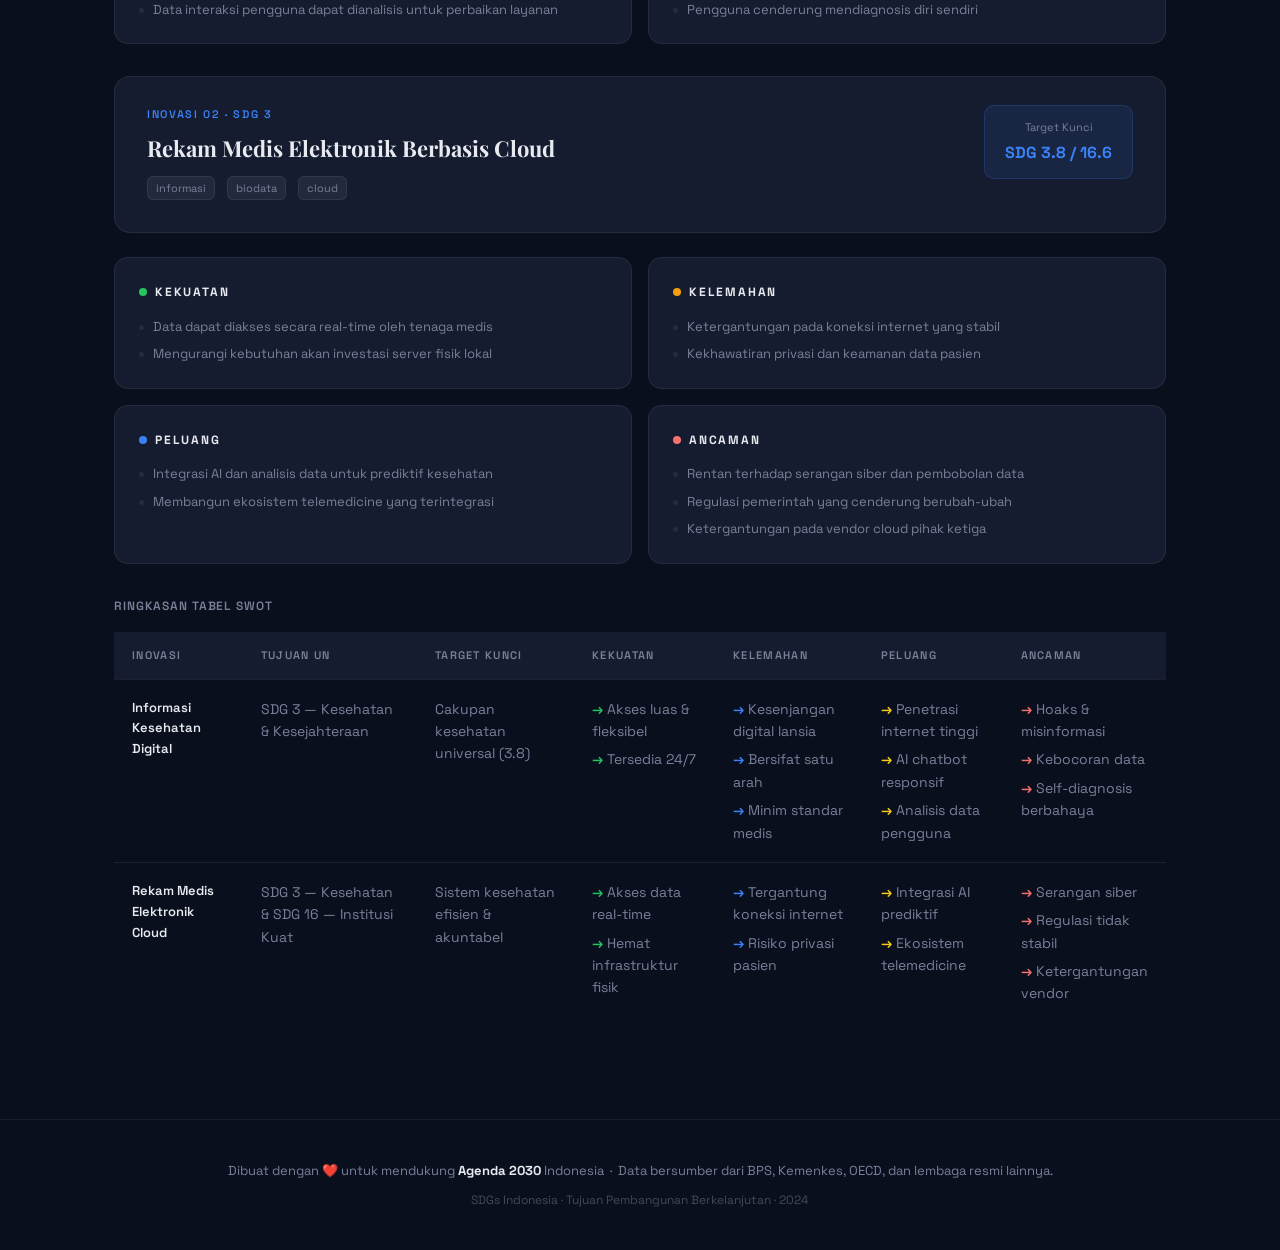
==== commit 7e382383: "Add files via upload" ====
--- a/index.html
+++ b/index.html
@@ -700,6 +700,9 @@
     <a href="bukti-masalah.html">Bukti Masalah</a>
     <a href="metrik-empati.html">Metrik Empati</a>
     <a href="mindmap.html">Mindmap</a>
+    <a href="lean-canvas.html">Lean Canvas</a>
+    <a href="video.html">Video</a>
+    <a href="refleksi.html">Refleksi</a>
   </div>
 </nav>
 
